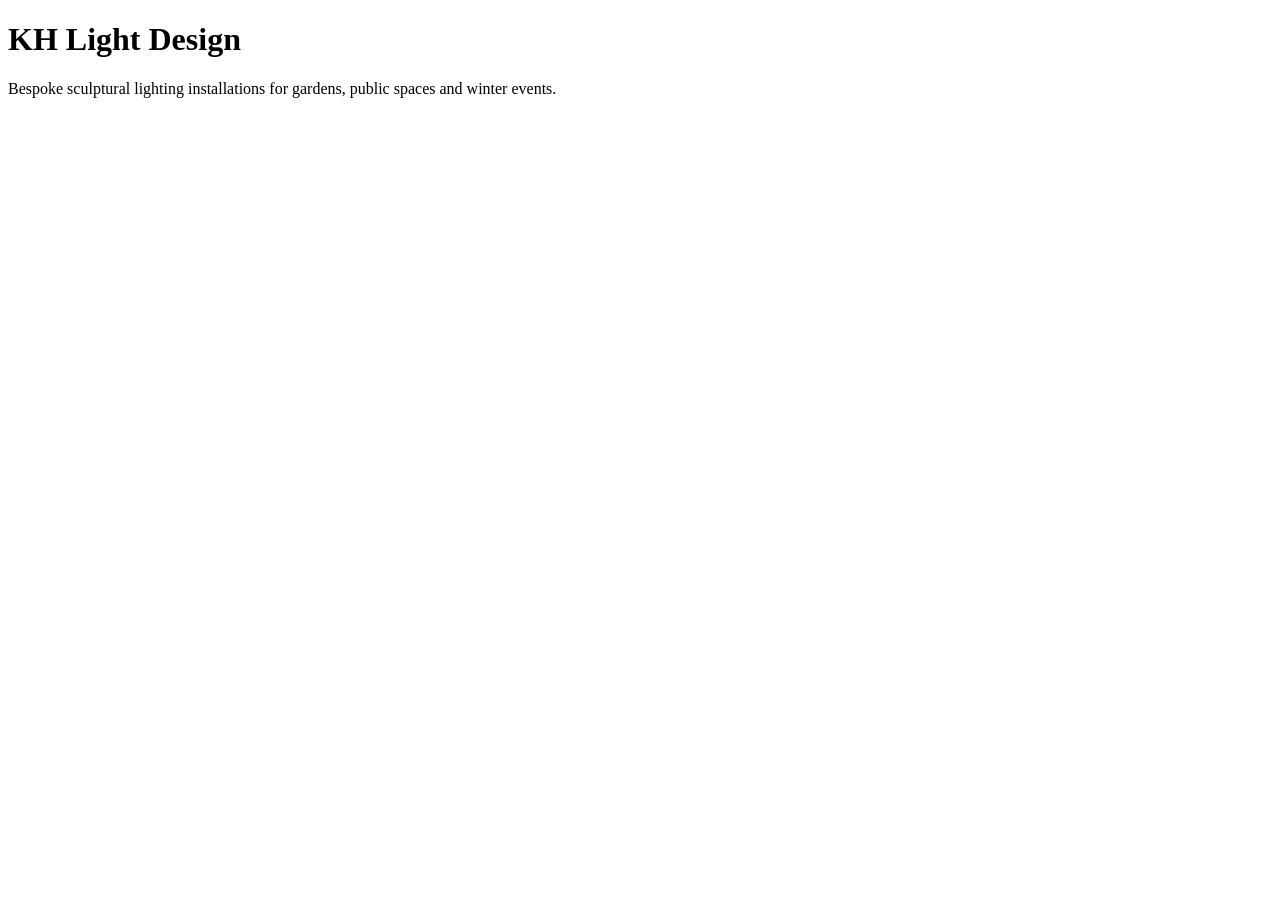
==== index.html @ fdd26f69 "Create index.html" ====
<!doctype html>
<html>
<head>
  <meta charset="utf-8">
  <title>KH Light Design</title>
</head>
<body>
  <h1>KH Light Design</h1>
  <p>Bespoke sculptural lighting installations for gardens, public spaces and winter events.</p>
</body>
</html>
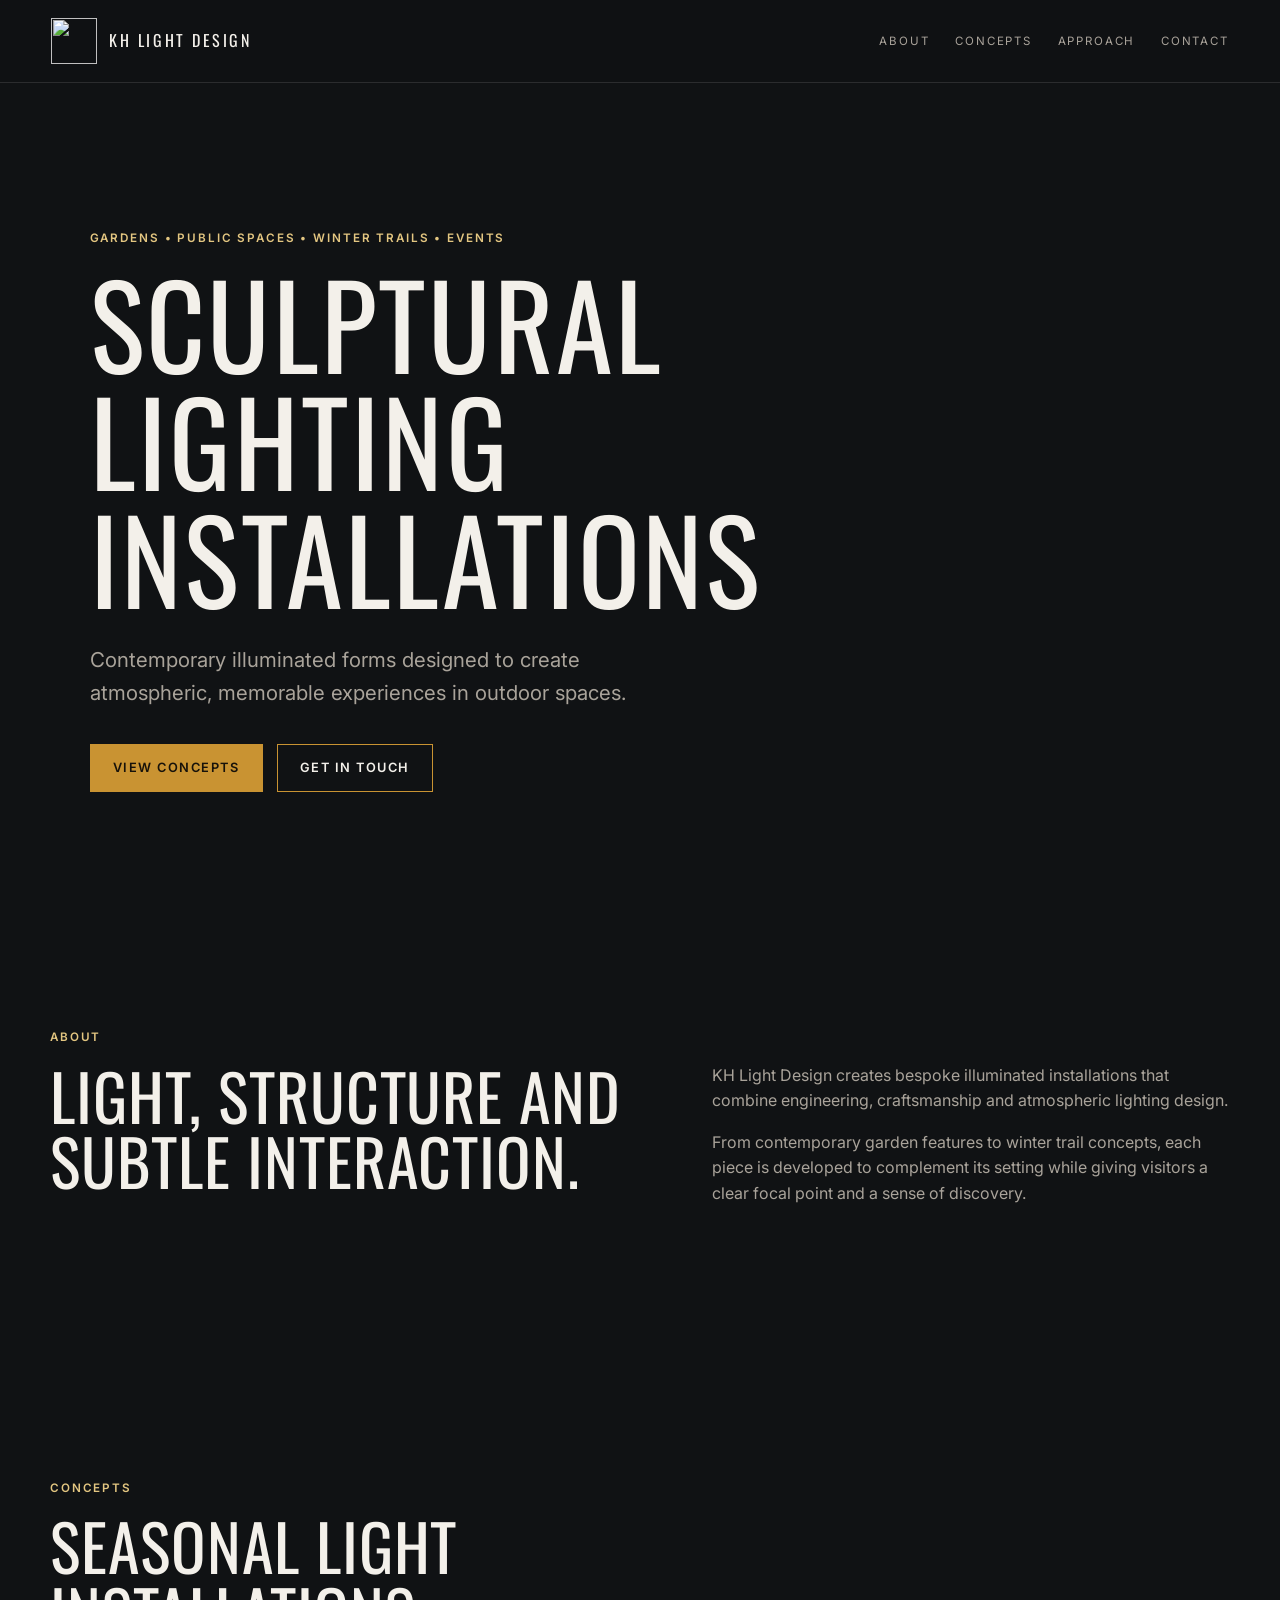
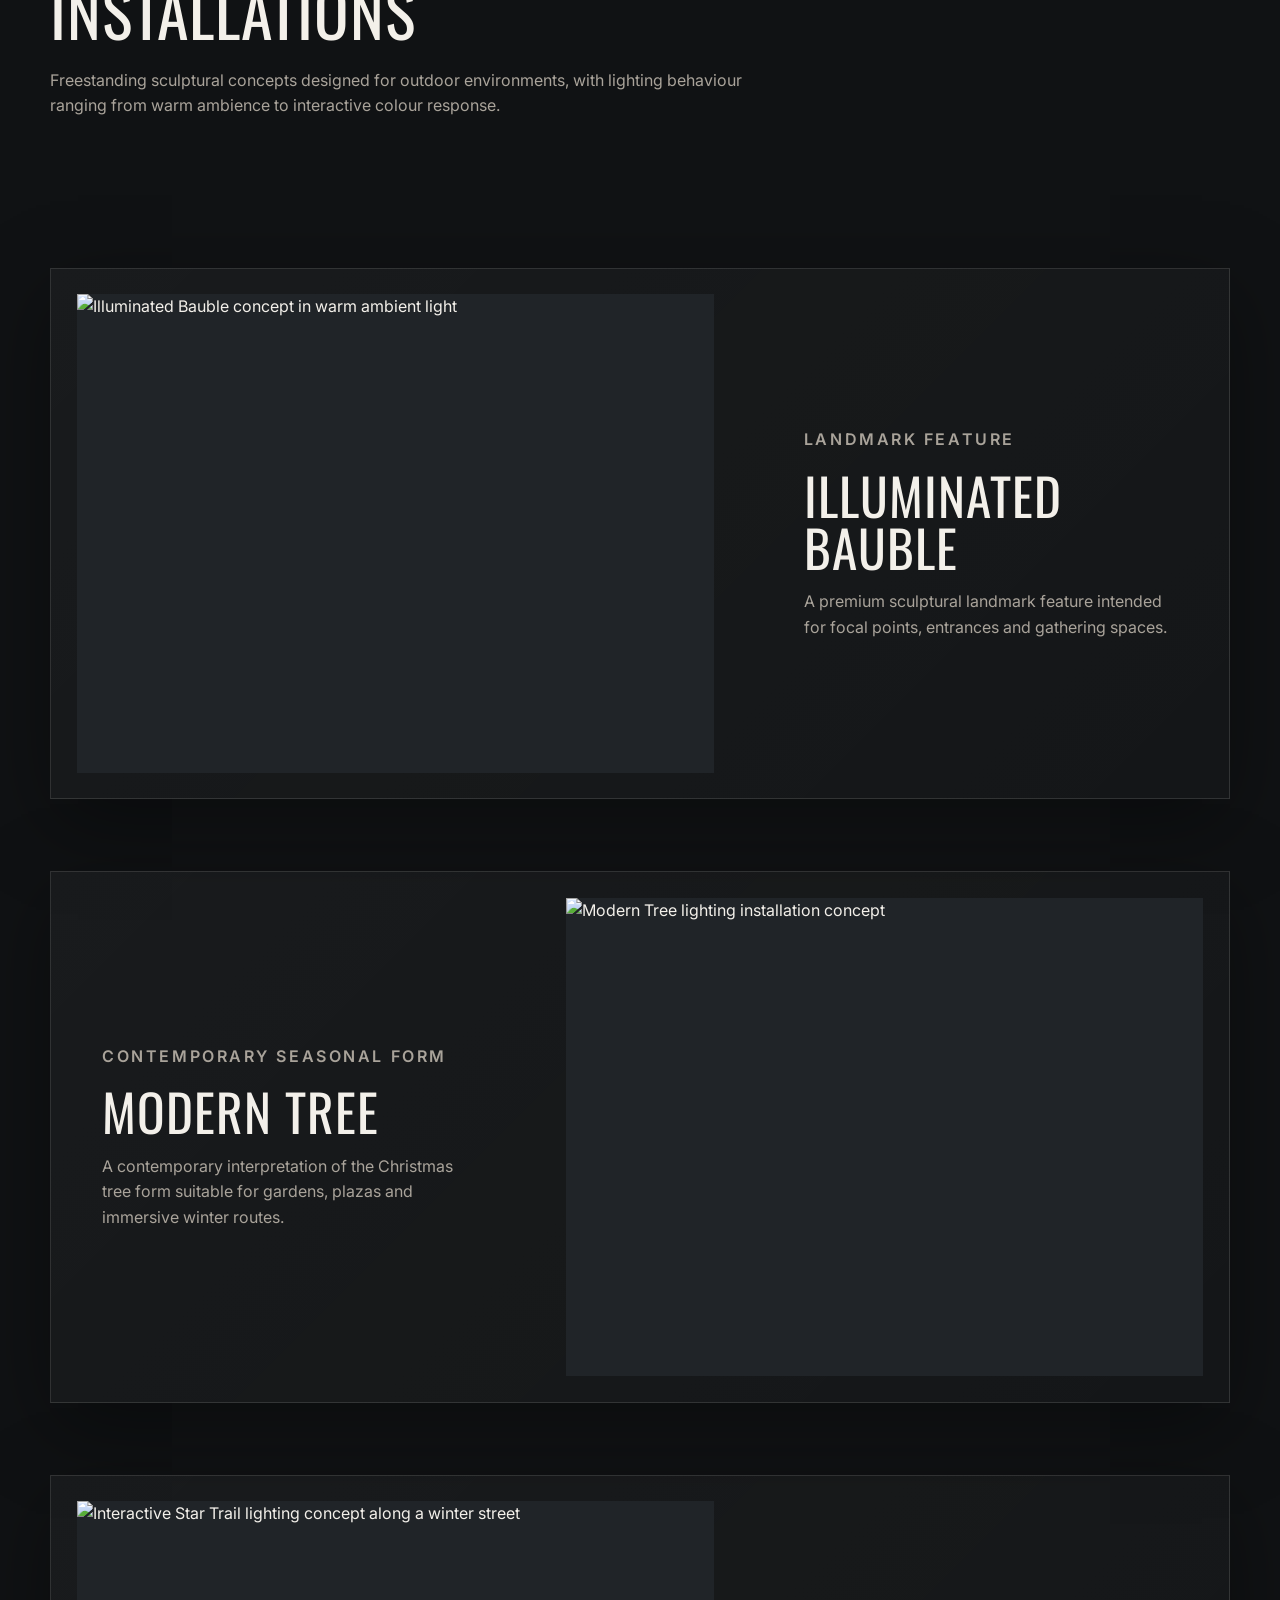
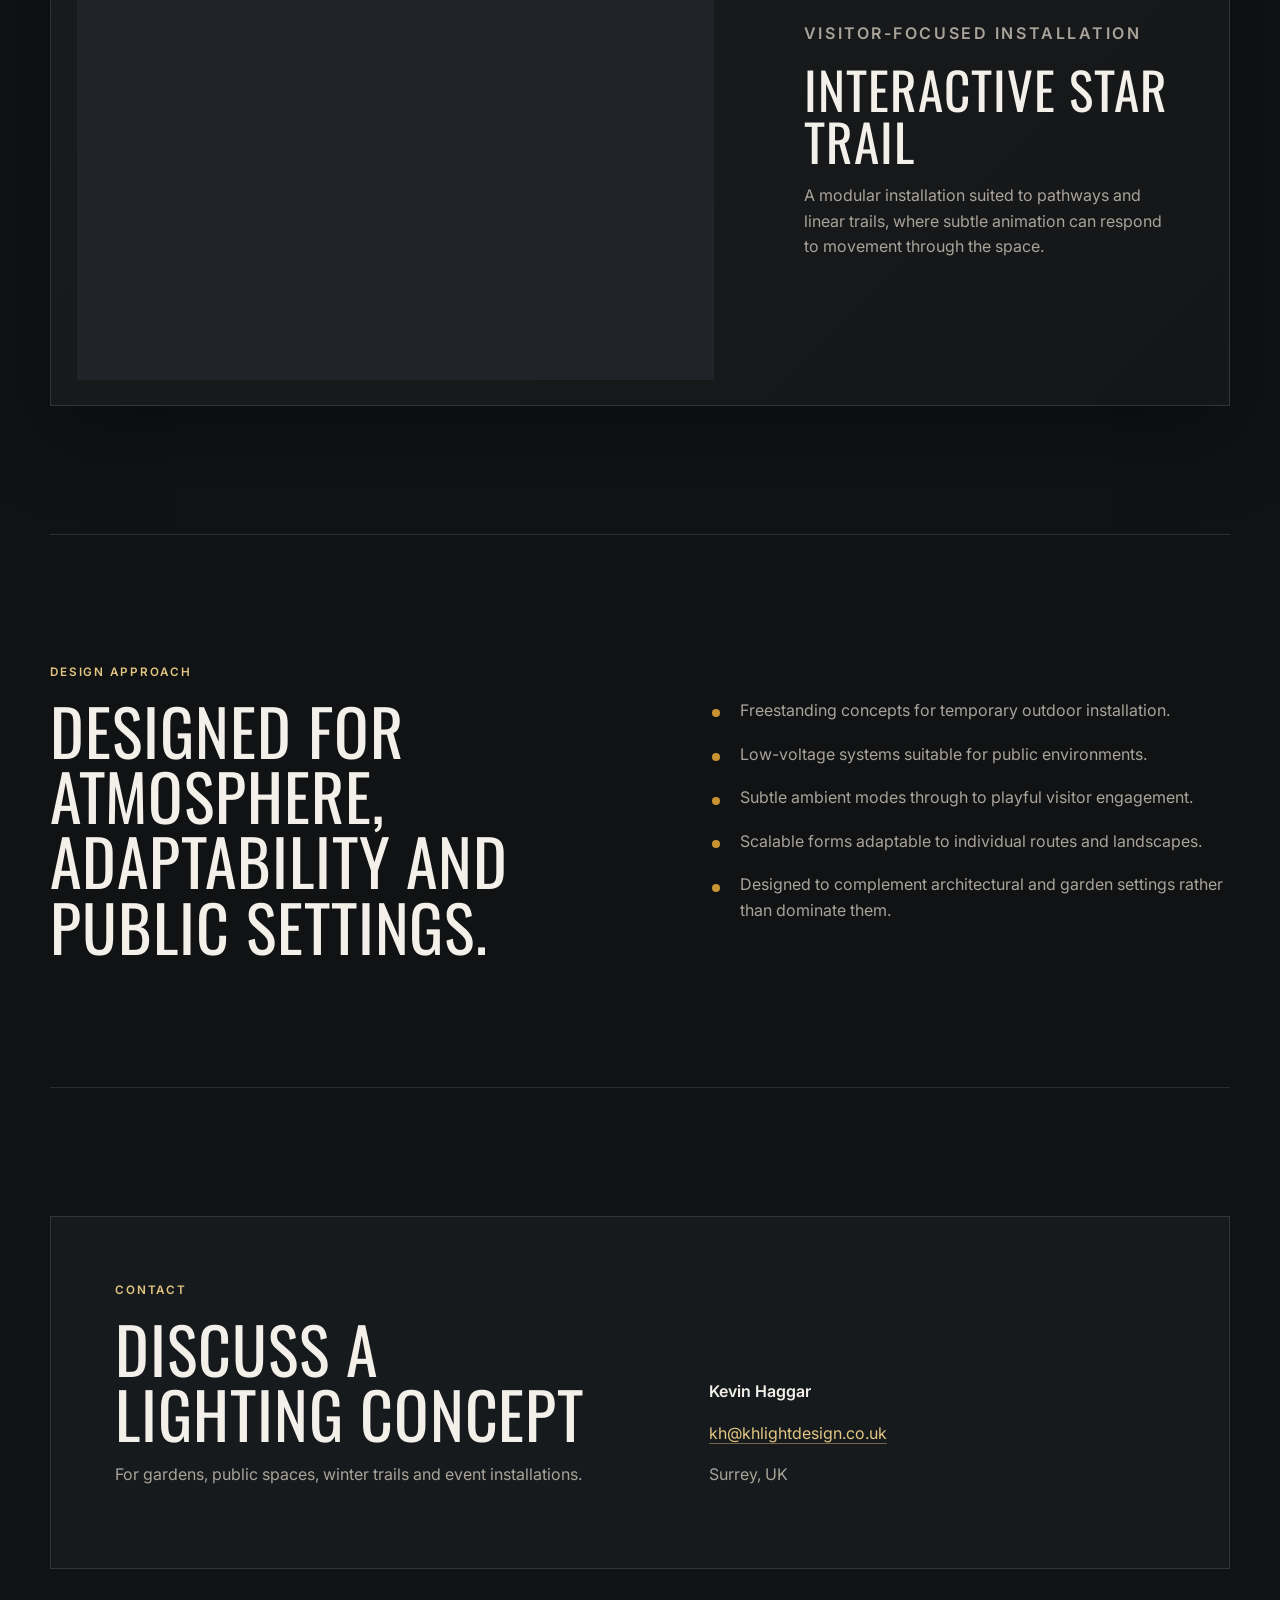
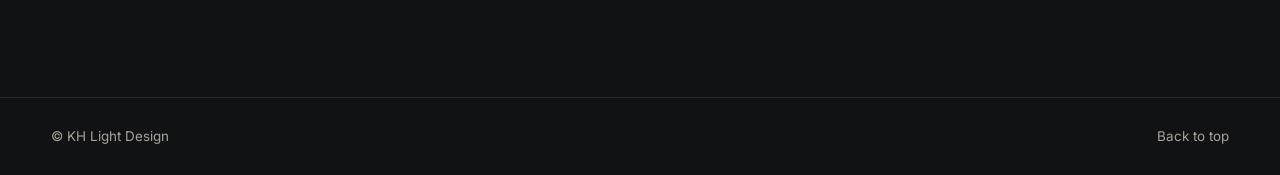
==== commit 4b889673: "Add files via upload" ====
--- a/index.html
+++ b/index.html
@@ -1,11 +1,122 @@
 <!doctype html>
-<html>
+<html lang="en">
 <head>
   <meta charset="utf-8">
-  <title>KH Light Design</title>
+  <meta name="viewport" content="width=device-width, initial-scale=1">
+  <meta name="description" content="KH Light Design creates sculptural lighting installations for public spaces, gardens, winter trails and events.">
+  <title>KH Light Design | Sculptural Lighting Installations</title>
+  <link rel="preconnect" href="https://fonts.googleapis.com">
+  <link rel="preconnect" href="https://fonts.gstatic.com" crossorigin>
+  <link href="https://fonts.googleapis.com/css2?family=Inter:wght@300;400;500;600&family=Oswald:wght@300;400;500&display=swap" rel="stylesheet">
+  <link rel="stylesheet" href="styles.css">
 </head>
 <body>
-  <h1>KH Light Design</h1>
-  <p>Bespoke sculptural lighting installations for gardens, public spaces and winter events.</p>
+  <header class="site-header">
+    <a class="brand" href="#top" aria-label="KH Light Design home">
+      <img src="images/logo-icon.svg" alt="" class="brand-mark">
+      <span class="brand-text">KH Light Design</span>
+    </a>
+    <nav class="site-nav" aria-label="Primary navigation">
+      <a href="#about">About</a>
+      <a href="#concepts">Concepts</a>
+      <a href="#approach">Approach</a>
+      <a href="#contact">Contact</a>
+    </nav>
+  </header>
+
+  <main id="top">
+    <section class="hero" aria-label="Introduction">
+      <div class="hero-image" role="img" aria-label="Illuminated sculptural bauble in a winter landscape"></div>
+      <div class="hero-content">
+        <p class="eyebrow">Gardens • Public Spaces • Winter Trails • Events</p>
+        <h1>Sculptural lighting installations</h1>
+        <p class="hero-lede">Contemporary illuminated forms designed to create atmospheric, memorable experiences in outdoor spaces.</p>
+        <div class="hero-actions">
+          <a class="button" href="#concepts">View concepts</a>
+          <a class="button button-secondary" href="#contact">Get in touch</a>
+        </div>
+      </div>
+    </section>
+
+    <section class="section intro" id="about">
+      <div class="section-kicker">About</div>
+      <div class="intro-grid">
+        <h2>Light, structure and subtle interaction.</h2>
+        <div>
+          <p>KH Light Design creates bespoke illuminated installations that combine engineering, craftsmanship and atmospheric lighting design.</p>
+          <p>From contemporary garden features to winter trail concepts, each piece is developed to complement its setting while giving visitors a clear focal point and a sense of discovery.</p>
+        </div>
+      </div>
+    </section>
+
+    <section class="section concepts" id="concepts">
+      <div class="section-heading">
+        <div class="section-kicker">Concepts</div>
+        <h2>Seasonal light installations</h2>
+        <p>Freestanding sculptural concepts designed for outdoor environments, with lighting behaviour ranging from warm ambience to interactive colour response.</p>
+      </div>
+
+      <article class="concept-card">
+        <img src="images/bauble.jpg" alt="Illuminated Bauble concept in warm ambient light">
+        <div class="concept-copy">
+          <p class="eyebrow">Landmark feature</p>
+          <h3>Illuminated Bauble</h3>
+          <p>A premium sculptural landmark feature intended for focal points, entrances and gathering spaces.</p>
+        </div>
+      </article>
+
+      <article class="concept-card concept-card-reverse">
+        <img src="images/tree.jpg" alt="Modern Tree lighting installation concept">
+        <div class="concept-copy">
+          <p class="eyebrow">Contemporary seasonal form</p>
+          <h3>Modern Tree</h3>
+          <p>A contemporary interpretation of the Christmas tree form suitable for gardens, plazas and immersive winter routes.</p>
+        </div>
+      </article>
+
+      <article class="concept-card">
+        <img src="images/startrail.jpg" alt="Interactive Star Trail lighting concept along a winter street">
+        <div class="concept-copy">
+          <p class="eyebrow">Visitor-focused installation</p>
+          <h3>Interactive Star Trail</h3>
+          <p>A modular installation suited to pathways and linear trails, where subtle animation can respond to movement through the space.</p>
+        </div>
+      </article>
+    </section>
+
+    <section class="section approach" id="approach">
+      <div class="section-kicker">Design approach</div>
+      <div class="approach-grid">
+        <h2>Designed for atmosphere, adaptability and public settings.</h2>
+        <ul class="principles">
+          <li>Freestanding concepts for temporary outdoor installation.</li>
+          <li>Low-voltage systems suitable for public environments.</li>
+          <li>Subtle ambient modes through to playful visitor engagement.</li>
+          <li>Scalable forms adaptable to individual routes and landscapes.</li>
+          <li>Designed to complement architectural and garden settings rather than dominate them.</li>
+        </ul>
+      </div>
+    </section>
+
+    <section class="section contact" id="contact">
+      <div class="contact-panel">
+        <div>
+          <div class="section-kicker">Contact</div>
+          <h2>Discuss a lighting concept</h2>
+          <p>For gardens, public spaces, winter trails and event installations.</p>
+        </div>
+        <div class="contact-details">
+          <p><span>Kevin Haggar</span></p>
+          <p><a href="mailto:kh@khlightdesign.co.uk">kh@khlightdesign.co.uk</a></p>
+          <p>Surrey, UK</p>
+        </div>
+      </div>
+    </section>
+  </main>
+
+  <footer class="site-footer">
+    <span>© KH Light Design</span>
+    <a href="#top">Back to top</a>
+  </footer>
 </body>
 </html>
--- a/styles.css
+++ b/styles.css
@@ -0,0 +1,407 @@
+:root {
+  --background: #101214;
+  --surface: #171a1d;
+  --surface-soft: #202428;
+  --text: #f3f0ea;
+  --muted: #a9a39a;
+  --gold: #c99332;
+  --gold-soft: #e3c681;
+  --taupe: #7d746a;
+  --line: rgba(243, 240, 234, 0.12);
+  --shadow: 0 24px 80px rgba(0, 0, 0, 0.35);
+}
+
+* {
+  box-sizing: border-box;
+}
+
+html {
+  scroll-behavior: smooth;
+}
+
+body {
+  margin: 0;
+  background: var(--background);
+  color: var(--text);
+  font-family: "Inter", system-ui, -apple-system, BlinkMacSystemFont, "Segoe UI", sans-serif;
+  font-size: 16px;
+  line-height: 1.6;
+}
+
+img {
+  display: block;
+  max-width: 100%;
+}
+
+a {
+  color: inherit;
+  text-decoration: none;
+}
+
+.site-header {
+  position: fixed;
+  z-index: 20;
+  top: 0;
+  left: 0;
+  right: 0;
+  display: flex;
+  align-items: center;
+  justify-content: space-between;
+  gap: 24px;
+  padding: 18px clamp(20px, 4vw, 56px);
+  background: rgba(16, 18, 20, 0.82);
+  border-bottom: 1px solid var(--line);
+  backdrop-filter: blur(18px);
+}
+
+.brand {
+  display: flex;
+  align-items: center;
+  gap: 12px;
+  min-width: max-content;
+}
+
+.brand-mark {
+  width: 46px;
+  height: 46px;
+}
+
+.brand-text,
+.site-nav,
+.eyebrow,
+.section-kicker {
+  letter-spacing: 0.16em;
+  text-transform: uppercase;
+}
+
+.brand-text {
+  font-family: "Oswald", sans-serif;
+  font-size: 1rem;
+  color: var(--text);
+}
+
+.site-nav {
+  display: flex;
+  gap: clamp(14px, 2vw, 30px);
+  font-size: 0.72rem;
+  color: var(--muted);
+}
+
+.site-nav a:hover {
+  color: var(--gold-soft);
+}
+
+.hero {
+  position: relative;
+  min-height: 100vh;
+  display: grid;
+  align-items: end;
+  isolation: isolate;
+  overflow: hidden;
+}
+
+.hero-image {
+  position: absolute;
+  inset: 0;
+  z-index: -2;
+  background-image: linear-gradient(90deg, rgba(16, 18, 20, 0.95) 0%, rgba(16, 18, 20, 0.72) 38%, rgba(16, 18, 20, 0.18) 100%), url("images/hero.jpg");
+  background-size: cover;
+  background-position: center;
+  transform: scale(1.02);
+}
+
+.hero::after {
+  content: "";
+  position: absolute;
+  inset: auto 0 0 0;
+  height: 35vh;
+  z-index: -1;
+  background: linear-gradient(0deg, var(--background), rgba(16, 18, 20, 0));
+}
+
+.hero-content {
+  width: min(760px, calc(100% - 40px));
+  margin: 0 clamp(20px, 7vw, 96px) clamp(56px, 12vh, 120px);
+}
+
+.eyebrow,
+.section-kicker {
+  margin: 0 0 16px;
+  color: var(--gold-soft);
+  font-size: 0.73rem;
+  font-weight: 600;
+}
+
+h1,
+h2,
+h3 {
+  margin: 0;
+  font-family: "Oswald", sans-serif;
+  font-weight: 400;
+  line-height: 1.02;
+  text-transform: uppercase;
+}
+
+h1 {
+  max-width: 670px;
+  font-size: clamp(3.5rem, 9vw, 8rem);
+  letter-spacing: 0.02em;
+}
+
+h2 {
+  font-size: clamp(2.2rem, 5vw, 5.2rem);
+  letter-spacing: 0.015em;
+}
+
+h3 {
+  font-size: clamp(2rem, 4vw, 4rem);
+  letter-spacing: 0.02em;
+}
+
+.hero-lede {
+  max-width: 540px;
+  margin: 28px 0 0;
+  color: var(--muted);
+  font-size: clamp(1.05rem, 1.6vw, 1.35rem);
+}
+
+.hero-actions {
+  display: flex;
+  flex-wrap: wrap;
+  gap: 14px;
+  margin-top: 34px;
+}
+
+.button {
+  display: inline-flex;
+  align-items: center;
+  justify-content: center;
+  min-height: 48px;
+  padding: 0 22px;
+  border: 1px solid var(--gold);
+  background: var(--gold);
+  color: #17120a;
+  font-size: 0.8rem;
+  font-weight: 600;
+  letter-spacing: 0.12em;
+  text-transform: uppercase;
+}
+
+.button:hover {
+  background: var(--gold-soft);
+  border-color: var(--gold-soft);
+}
+
+.button-secondary {
+  background: transparent;
+  color: var(--text);
+}
+
+.button-secondary:hover {
+  color: #17120a;
+}
+
+.section {
+  width: min(1180px, calc(100% - 40px));
+  margin: 0 auto;
+  padding: clamp(70px, 10vw, 140px) 0;
+}
+
+.intro-grid,
+.approach-grid,
+.contact-panel {
+  display: grid;
+  grid-template-columns: 1.05fr 0.95fr;
+  gap: clamp(32px, 7vw, 90px);
+  align-items: start;
+}
+
+.intro p,
+.section-heading p,
+.concept-copy p,
+.approach li,
+.contact p {
+  color: var(--muted);
+  font-size: clamp(1rem, 1.25vw, 1.18rem);
+}
+
+.intro p:first-child {
+  margin-top: 0;
+}
+
+.section-heading {
+  max-width: 720px;
+  margin-bottom: clamp(38px, 6vw, 78px);
+}
+
+.section-heading p {
+  margin: 24px 0 0;
+}
+
+.concepts {
+  display: grid;
+  gap: clamp(36px, 6vw, 72px);
+}
+
+.concept-card {
+  display: grid;
+  grid-template-columns: minmax(0, 1.2fr) minmax(320px, 0.8fr);
+  gap: clamp(24px, 5vw, 64px);
+  align-items: center;
+  padding: clamp(18px, 2vw, 28px);
+  background: linear-gradient(135deg, rgba(255,255,255,0.04), rgba(255,255,255,0.015));
+  border: 1px solid var(--line);
+  box-shadow: var(--shadow);
+}
+
+.concept-card-reverse {
+  grid-template-columns: minmax(320px, 0.8fr) minmax(0, 1.2fr);
+}
+
+.concept-card-reverse img {
+  grid-column: 2;
+}
+
+.concept-card-reverse .concept-copy {
+  grid-column: 1;
+  grid-row: 1;
+}
+
+.concept-card img {
+  width: 100%;
+  aspect-ratio: 4 / 3;
+  object-fit: cover;
+  background: var(--surface-soft);
+}
+
+.concept-copy {
+  padding: clamp(10px, 2vw, 26px);
+}
+
+.concept-copy p:last-child {
+  margin-bottom: 0;
+}
+
+.approach {
+  border-top: 1px solid var(--line);
+  border-bottom: 1px solid var(--line);
+}
+
+.principles {
+  display: grid;
+  gap: 18px;
+  margin: 0;
+  padding: 0;
+  list-style: none;
+}
+
+.principles li {
+  position: relative;
+  padding-left: 28px;
+}
+
+.principles li::before {
+  content: "";
+  position: absolute;
+  top: 0.72em;
+  left: 0;
+  width: 8px;
+  height: 8px;
+  border-radius: 50%;
+  background: var(--gold);
+}
+
+.contact-panel {
+  padding: clamp(30px, 5vw, 64px);
+  background: var(--surface);
+  border: 1px solid var(--line);
+}
+
+.contact-details {
+  align-self: end;
+}
+
+.contact-details span {
+  color: var(--text);
+  font-weight: 600;
+}
+
+.contact-details a {
+  color: var(--gold-soft);
+  border-bottom: 1px solid rgba(227, 198, 129, 0.45);
+}
+
+.site-footer {
+  display: flex;
+  justify-content: space-between;
+  gap: 20px;
+  padding: 28px clamp(20px, 4vw, 56px);
+  border-top: 1px solid var(--line);
+  color: var(--muted);
+  font-size: 0.84rem;
+}
+
+.site-footer a:hover {
+  color: var(--gold-soft);
+}
+
+@media (max-width: 860px) {
+  .site-header {
+    position: absolute;
+    align-items: flex-start;
+  }
+
+  .site-nav {
+    display: none;
+  }
+
+  .brand-mark {
+    width: 40px;
+    height: 40px;
+  }
+
+  .hero-image {
+    background-image: linear-gradient(180deg, rgba(16, 18, 20, 0.35) 0%, rgba(16, 18, 20, 0.92) 72%), url("images/hero.jpg");
+    background-position: center;
+  }
+
+  .hero-content {
+    margin-bottom: 56px;
+  }
+
+  .intro-grid,
+  .approach-grid,
+  .contact-panel,
+  .concept-card,
+  .concept-card-reverse {
+    grid-template-columns: 1fr;
+  }
+
+  .concept-card-reverse img,
+  .concept-card-reverse .concept-copy {
+    grid-column: auto;
+    grid-row: auto;
+  }
+
+  .concept-card {
+    padding: 14px;
+  }
+}
+
+@media (max-width: 520px) {
+  .brand-text {
+    font-size: 0.9rem;
+  }
+
+  .hero-actions {
+    flex-direction: column;
+  }
+
+  .button {
+    width: 100%;
+  }
+
+  .site-footer {
+    flex-direction: column;
+  }
+}
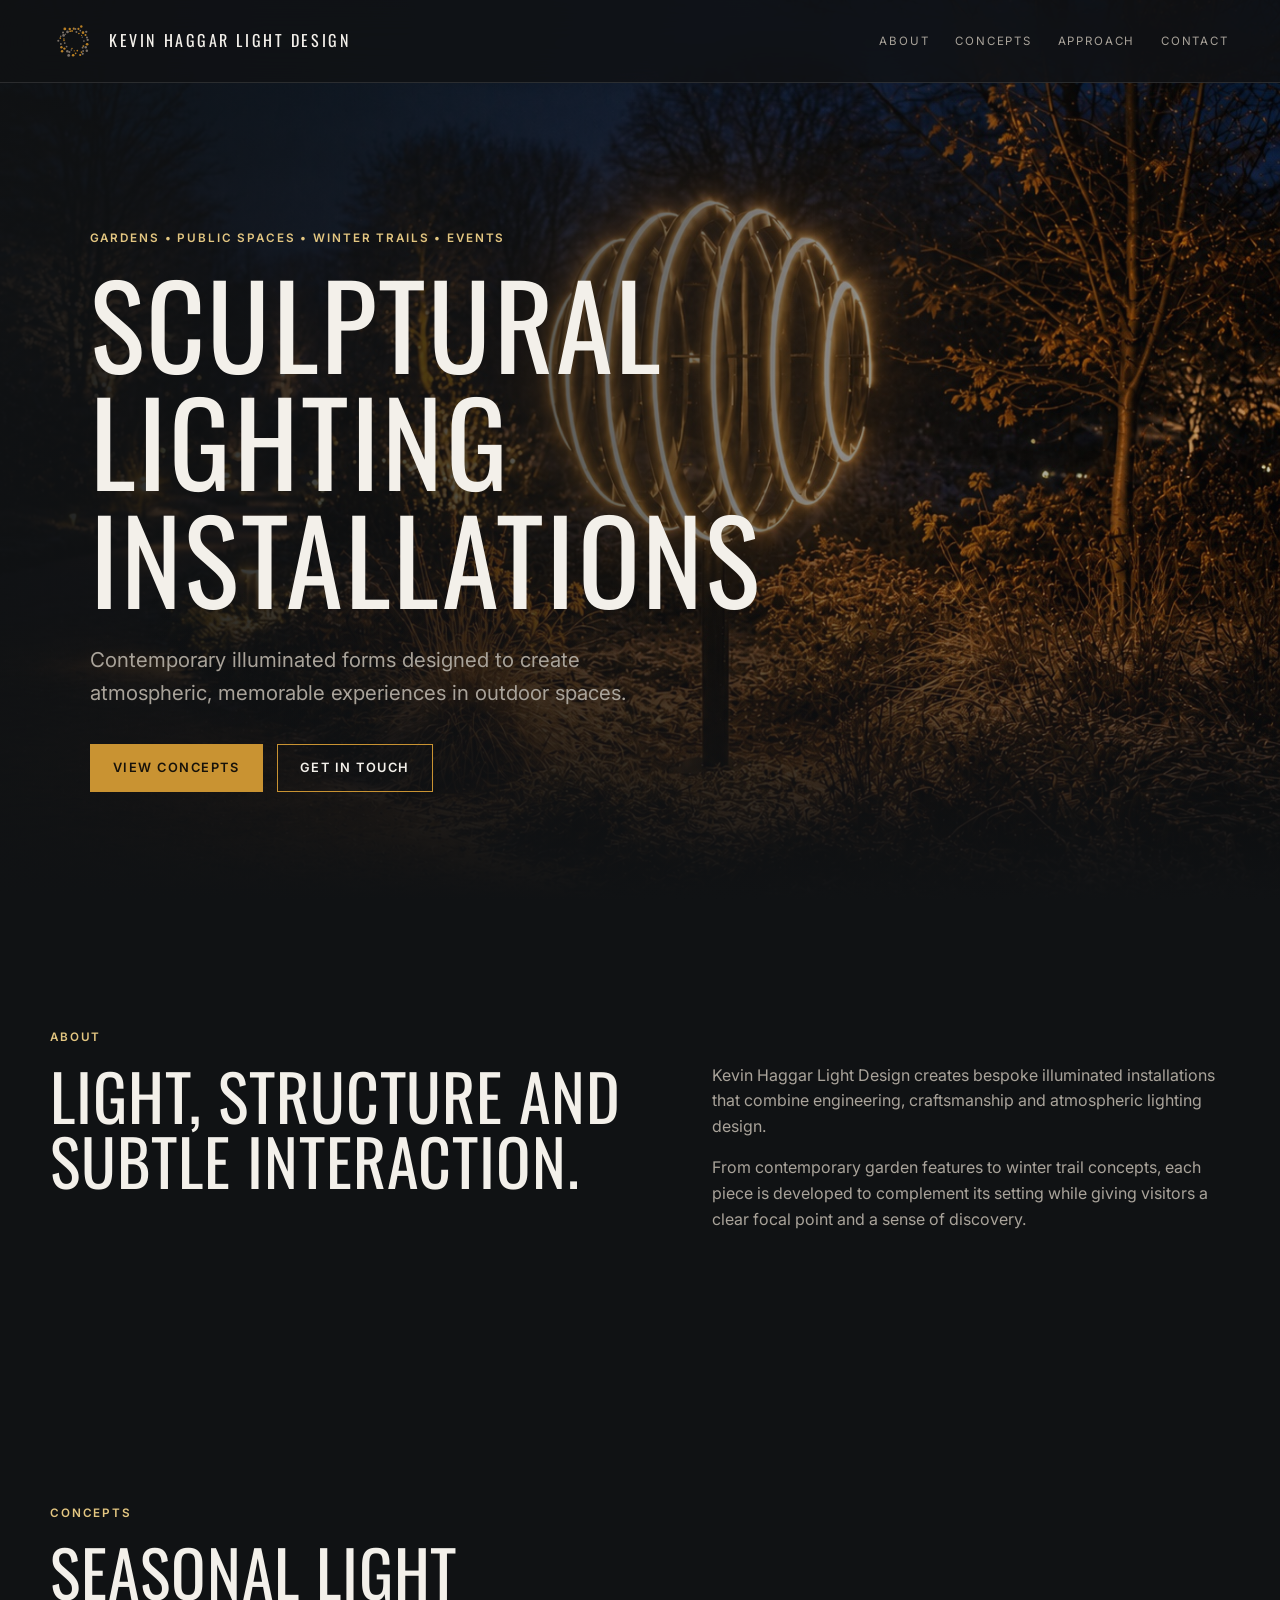
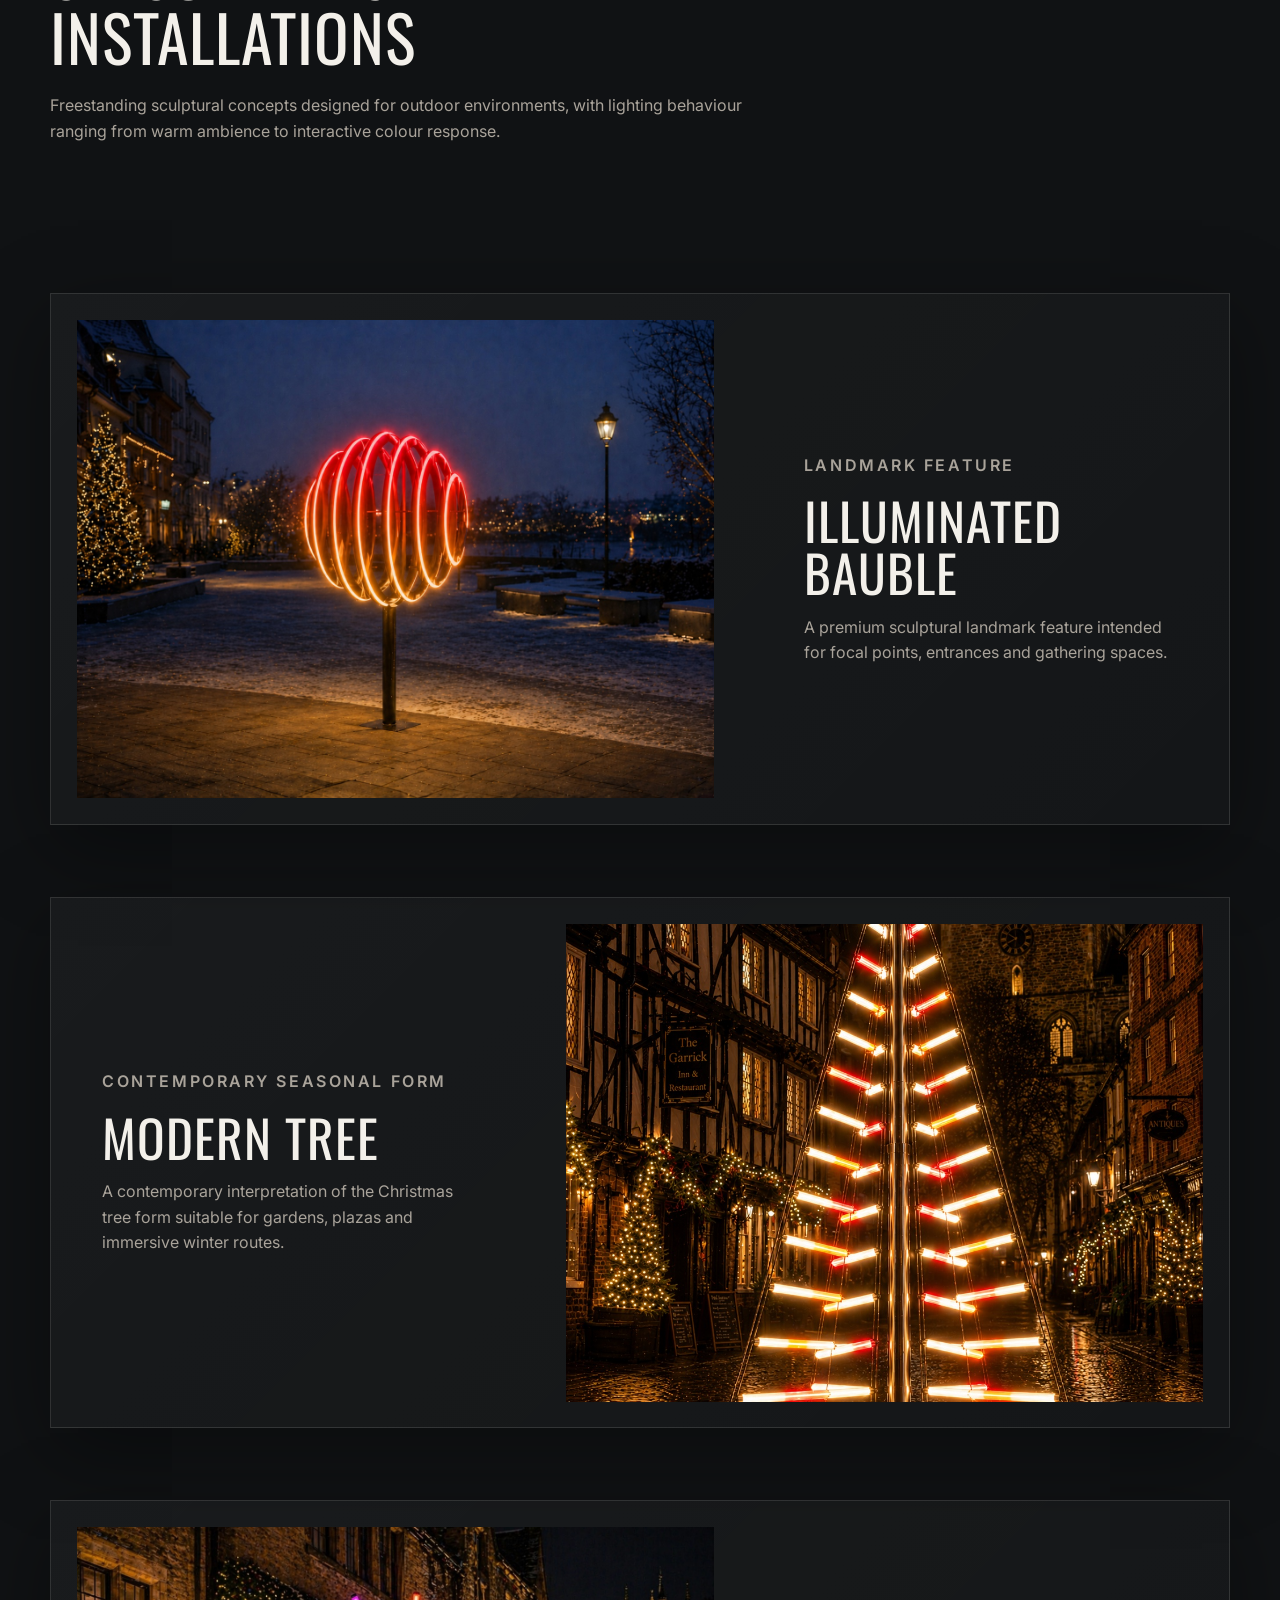
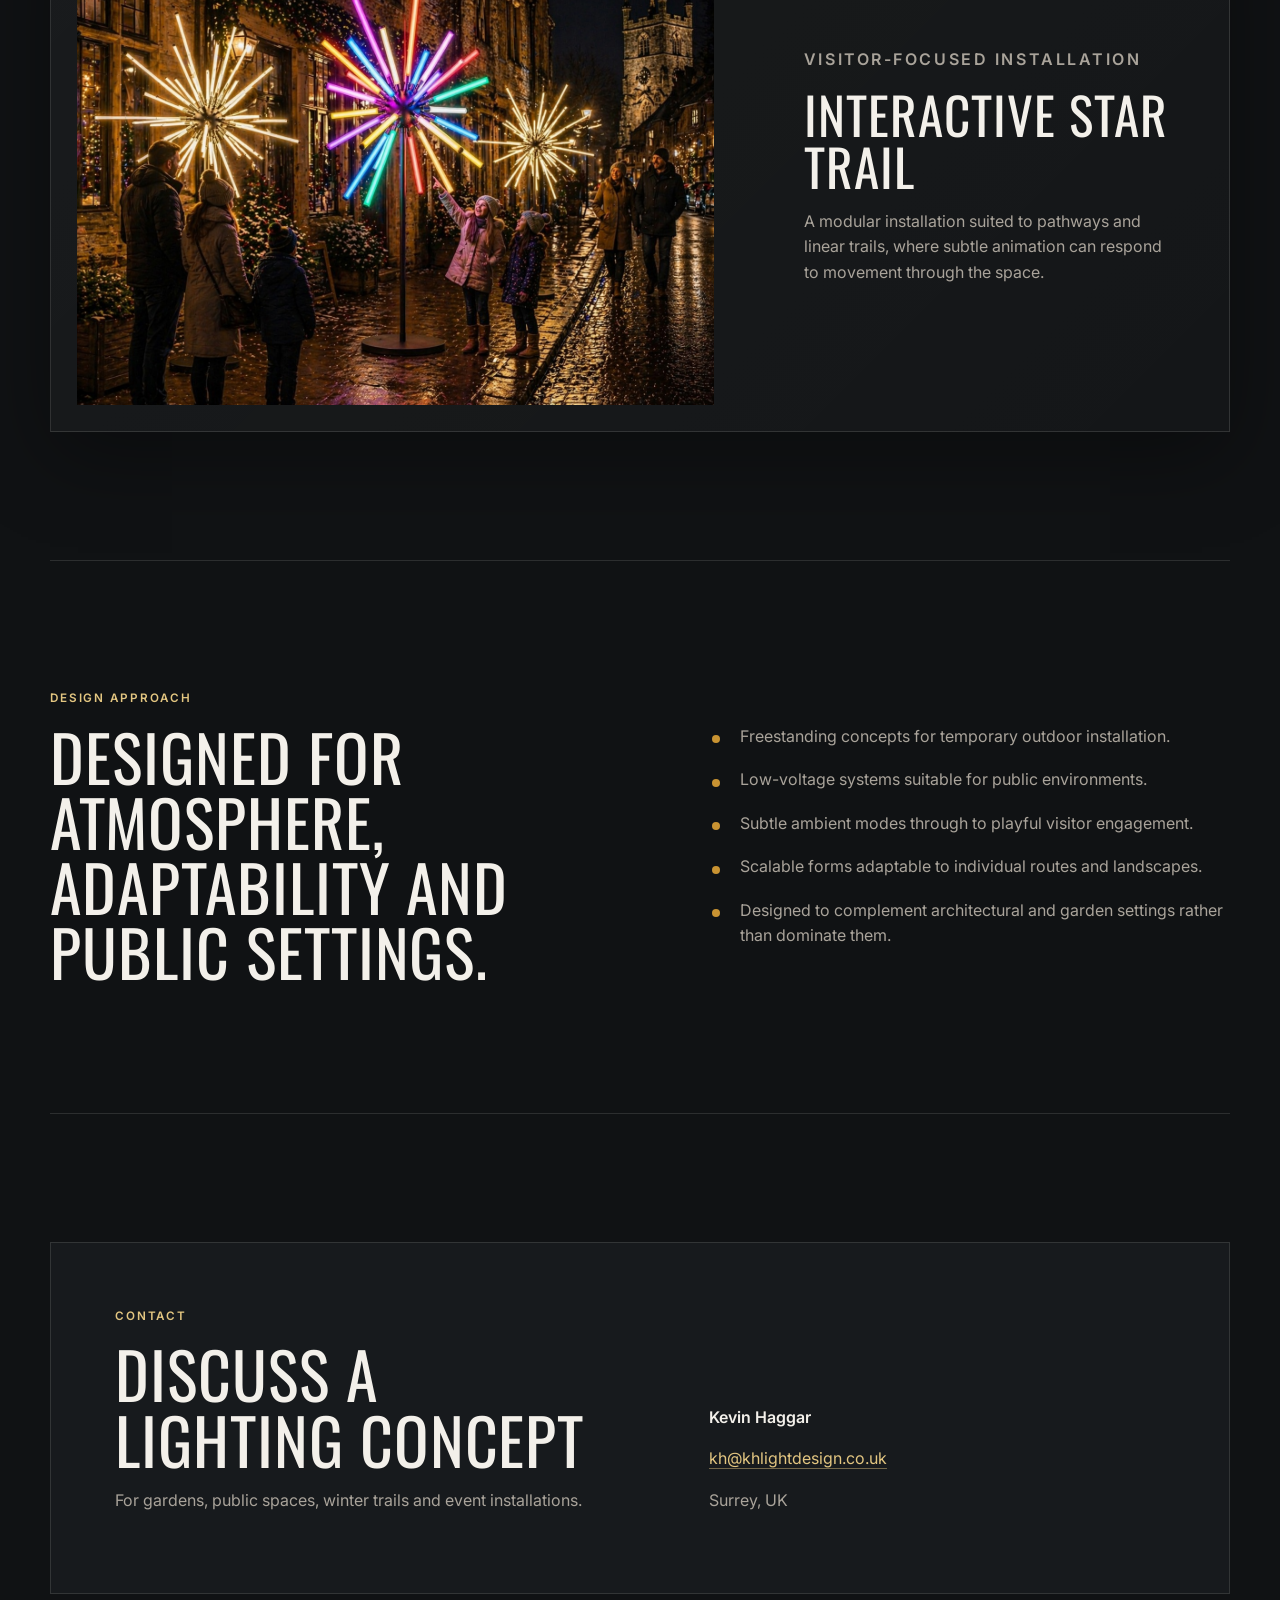
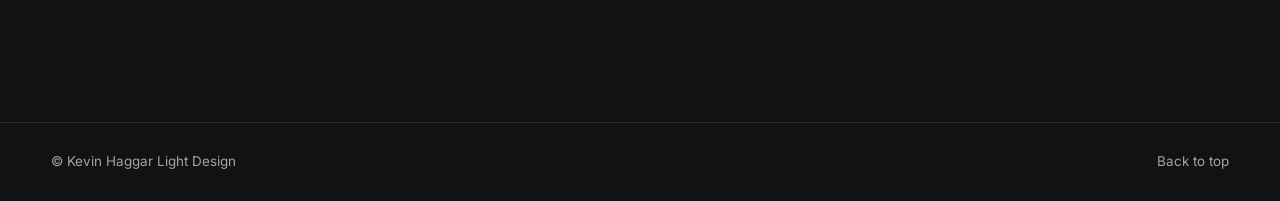
==== commit e8adb1cd: "Update index.html" ====
--- a/index.html
+++ b/index.html
@@ -3,8 +3,8 @@
 <head>
   <meta charset="utf-8">
   <meta name="viewport" content="width=device-width, initial-scale=1">
-  <meta name="description" content="KH Light Design creates sculptural lighting installations for public spaces, gardens, winter trails and events.">
-  <title>KH Light Design | Sculptural Lighting Installations</title>
+  <meta name="description" content="Kevin Haggar Light Design creates sculptural lighting installations for public spaces, gardens, winter trails and events.">
+  <title>Kevin Haggar Light Design | Sculptural Lighting Installations</title>
   <link rel="preconnect" href="https://fonts.googleapis.com">
   <link rel="preconnect" href="https://fonts.gstatic.com" crossorigin>
   <link href="https://fonts.googleapis.com/css2?family=Inter:wght@300;400;500;600&family=Oswald:wght@300;400;500&display=swap" rel="stylesheet">
@@ -14,7 +14,7 @@
   <header class="site-header">
     <a class="brand" href="#top" aria-label="KH Light Design home">
       <img src="images/logo-icon.svg" alt="" class="brand-mark">
-      <span class="brand-text">KH Light Design</span>
+      <span class="brand-text">Kevin Haggar Light Design</span>
     </a>
     <nav class="site-nav" aria-label="Primary navigation">
       <a href="#about">About</a>
@@ -43,7 +43,7 @@
       <div class="intro-grid">
         <h2>Light, structure and subtle interaction.</h2>
         <div>
-          <p>KH Light Design creates bespoke illuminated installations that combine engineering, craftsmanship and atmospheric lighting design.</p>
+          <p>Kevin Haggar Light Design creates bespoke illuminated installations that combine engineering, craftsmanship and atmospheric lighting design.</p>
           <p>From contemporary garden features to winter trail concepts, each piece is developed to complement its setting while giving visitors a clear focal point and a sense of discovery.</p>
         </div>
       </div>
@@ -115,7 +115,7 @@
   </main>
 
   <footer class="site-footer">
-    <span>© KH Light Design</span>
+    <span>© Kevin Haggar Light Design</span>
     <a href="#top">Back to top</a>
   </footer>
 </body>
--- a/styles.css
+++ b/styles.css
@@ -98,6 +98,7 @@
   align-items: end;
   isolation: isolate;
   overflow: hidden;
+  padding-top: 100px;
 }
 
 .hero-image {
@@ -404,4 +405,8 @@
   .site-footer {
     flex-direction: column;
   }
-}
+  @media (min-width: 900px) {
+    .hero {
+        padding-top: 160px;
+    }
+}
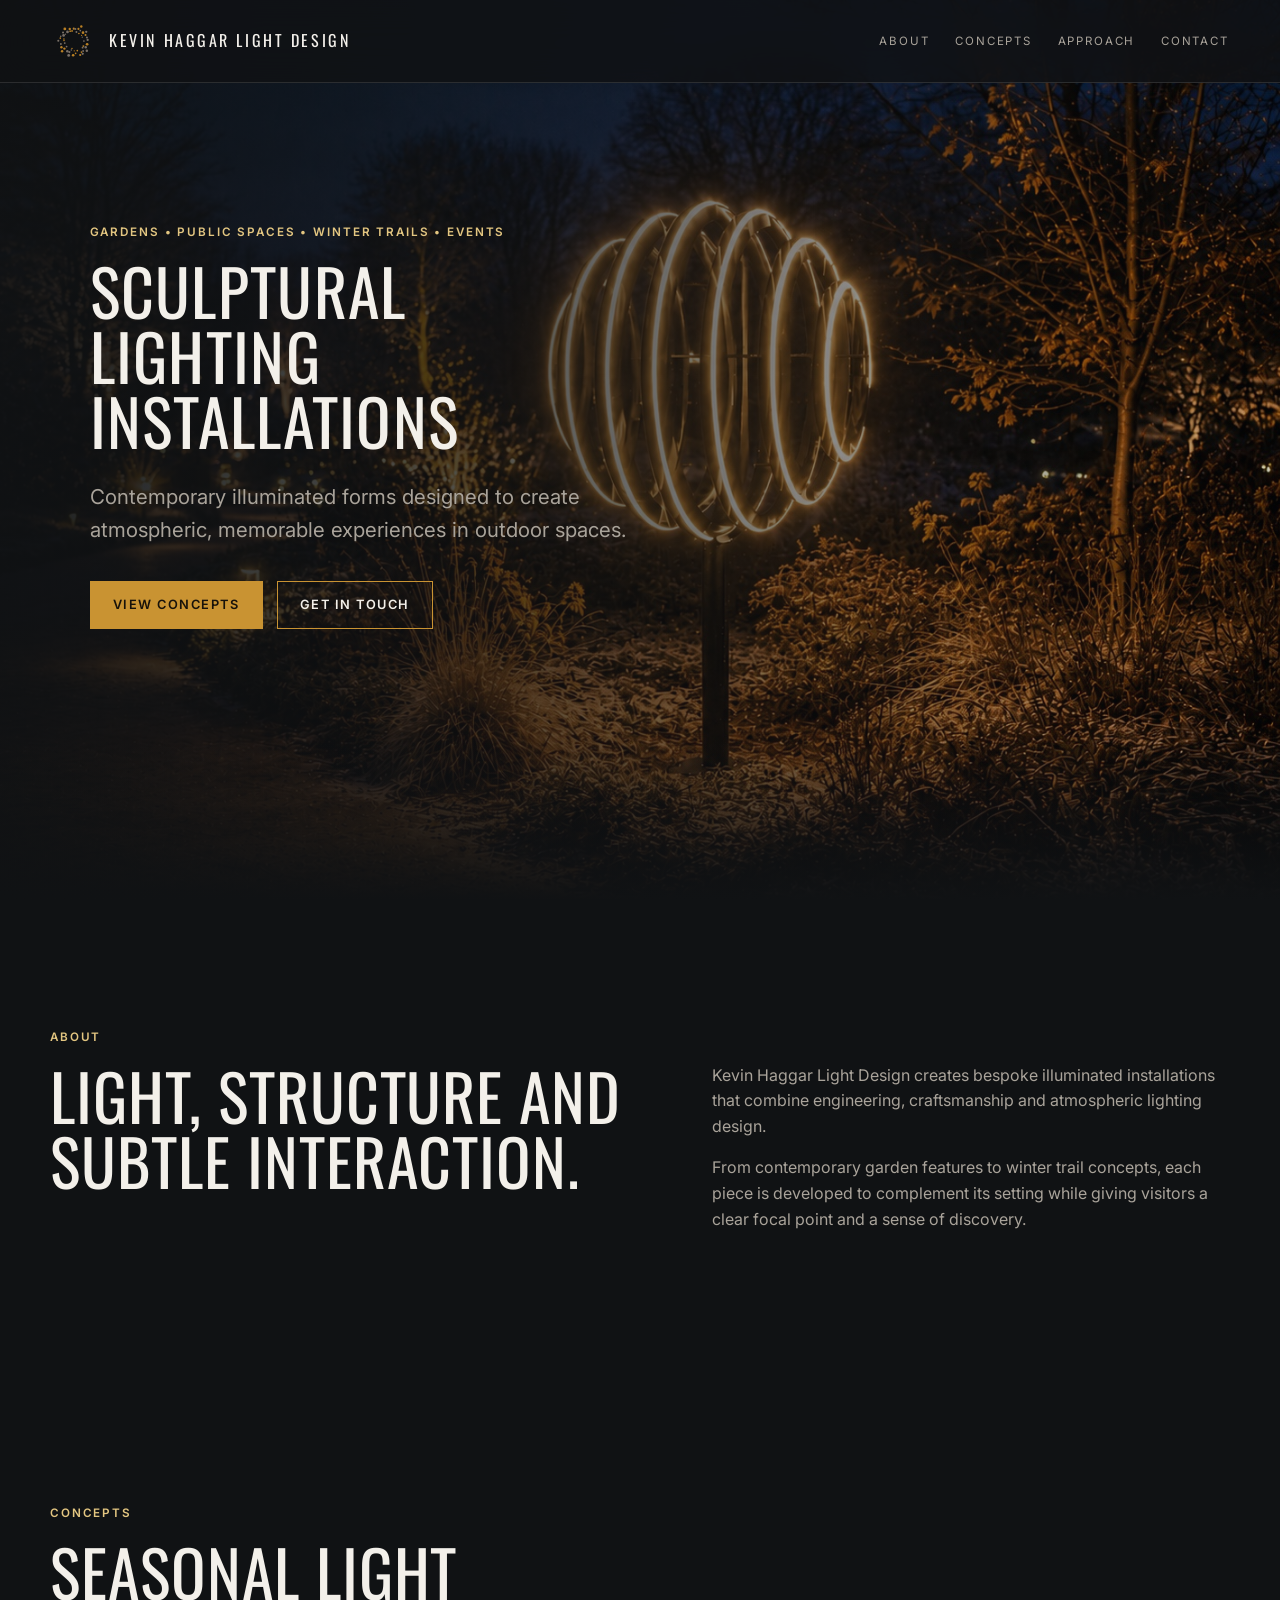
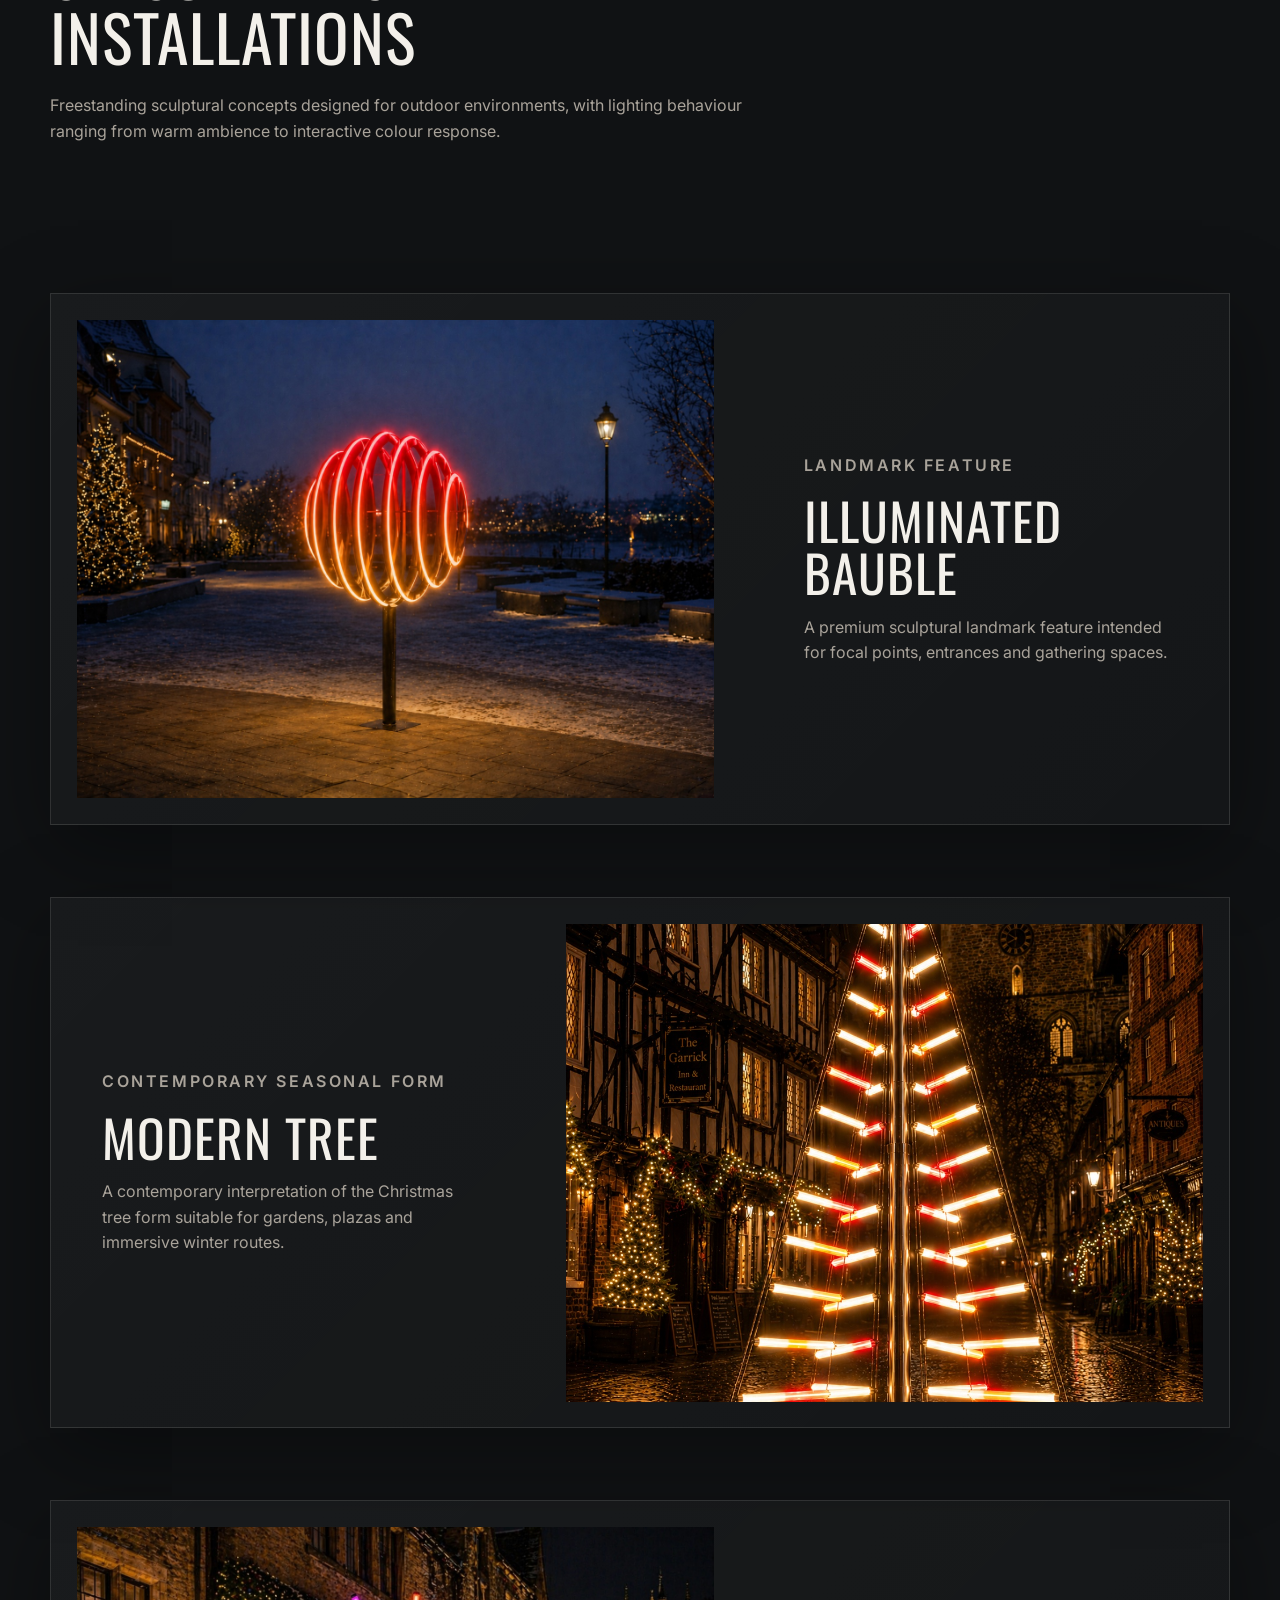
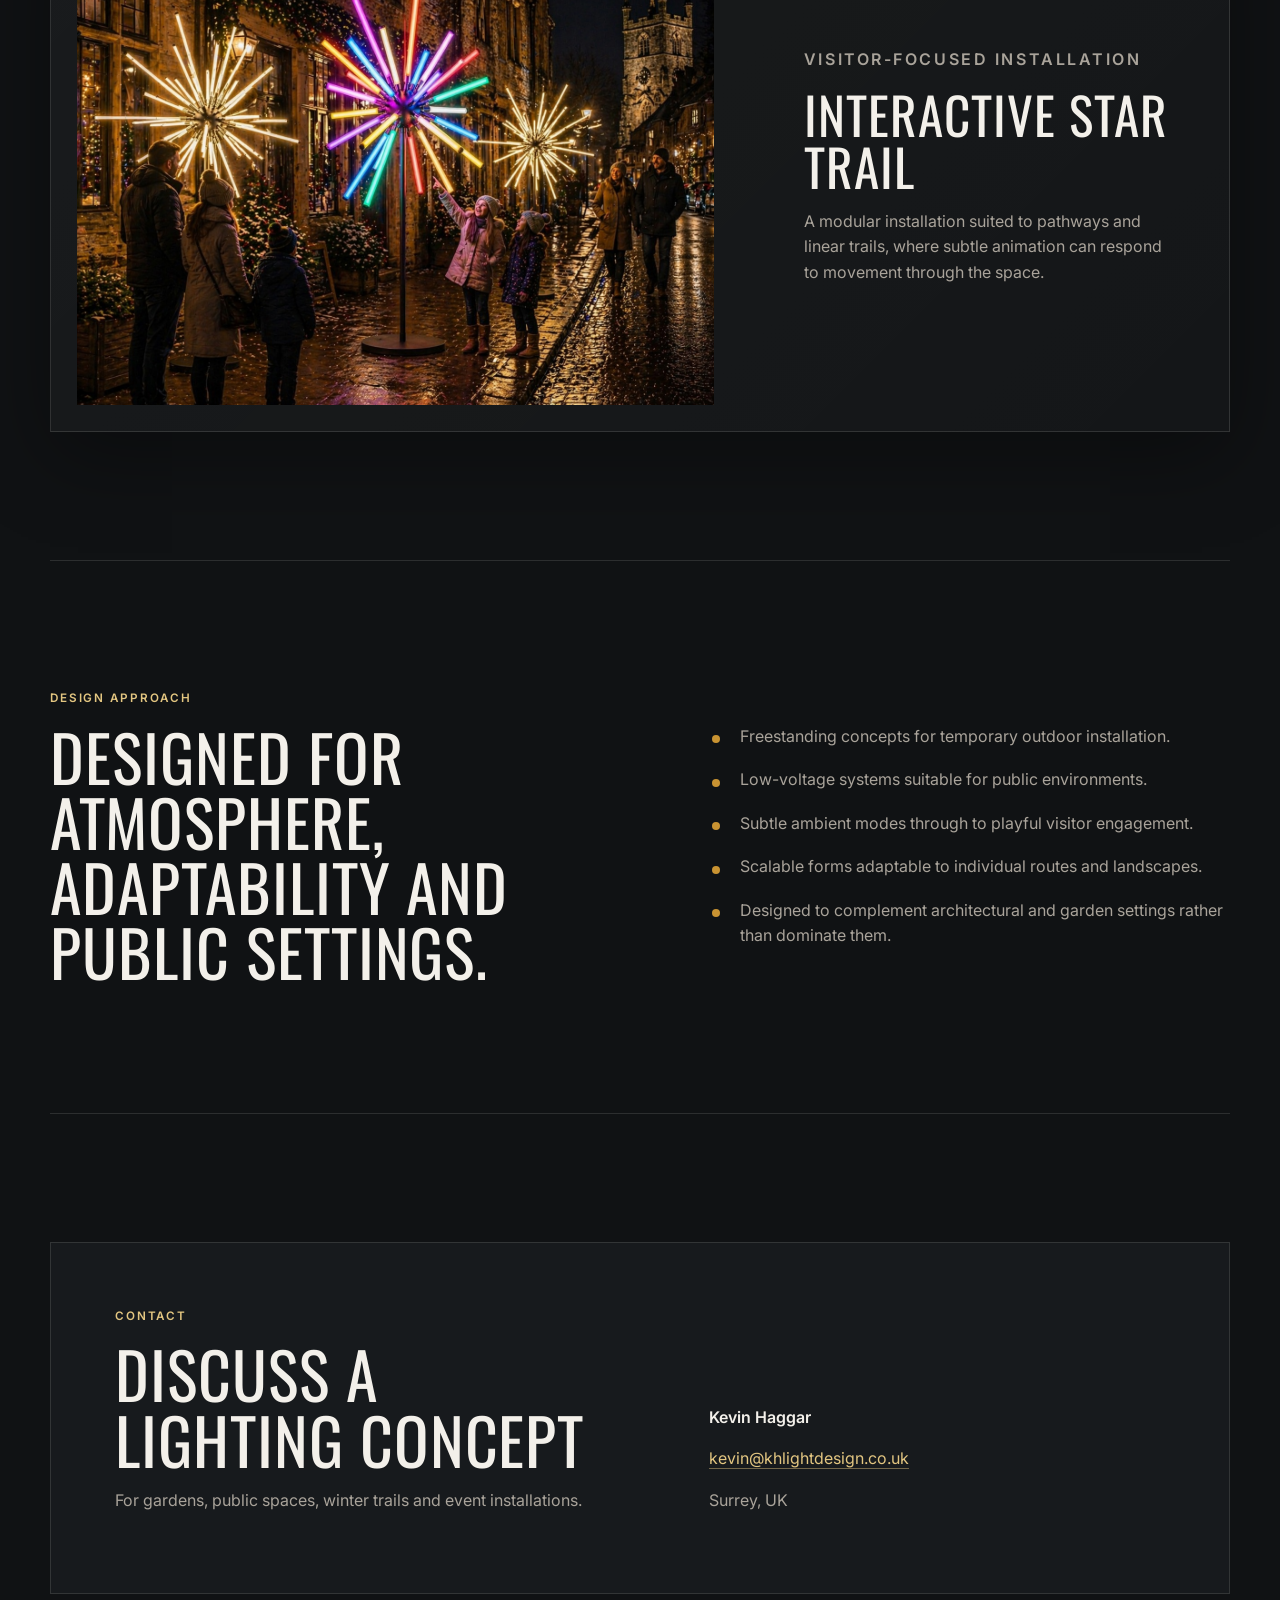
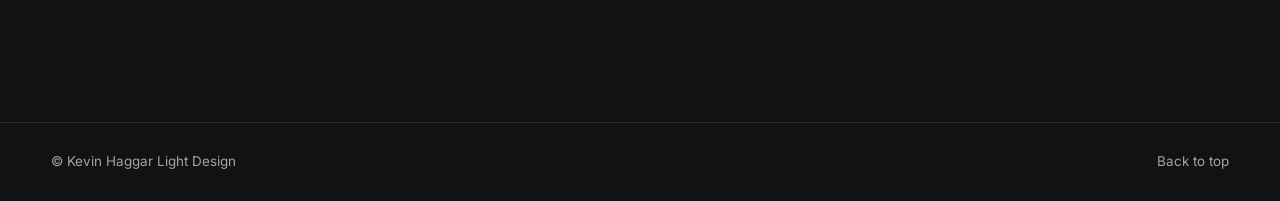
==== commit 03a27c6e: "Update index.html" ====
--- a/index.html
+++ b/index.html
@@ -107,7 +107,7 @@
         </div>
         <div class="contact-details">
           <p><span>Kevin Haggar</span></p>
-          <p><a href="mailto:kh@khlightdesign.co.uk">kh@khlightdesign.co.uk</a></p>
+          <p><a href="mailto:kevin@khlightdesign.co.uk">kevin@khlightdesign.co.uk</a></p>
           <p>Surrey, UK</p>
         </div>
       </div>
--- a/styles.css
+++ b/styles.css
@@ -95,10 +95,10 @@
   position: relative;
   min-height: 100vh;
   display: grid;
-  align-items: end;
+  align-items: center;
   isolation: isolate;
   overflow: hidden;
-  padding-top: 100px;
+  padding-top: 60px;
 }
 
 .hero-image {
@@ -115,7 +115,7 @@
   content: "";
   position: absolute;
   inset: auto 0 0 0;
-  height: 35vh;
+  height: 18vh;
   z-index: -1;
   background: linear-gradient(0deg, var(--background), rgba(16, 18, 20, 0));
 }
@@ -123,6 +123,7 @@
 .hero-content {
   width: min(760px, calc(100% - 40px));
   margin: 0 clamp(20px, 7vw, 96px) clamp(56px, 12vh, 120px);
+
 }
 
 .eyebrow,
@@ -144,9 +145,9 @@
 }
 
 h1 {
-  max-width: 670px;
-  font-size: clamp(3.5rem, 9vw, 8rem);
-  letter-spacing: 0.02em;
+    max-width: 500px;
+    font-size: clamp(3rem, 5vw, 5rem);
+    letter-spacing: 0.02em;
 }
 
 h2 {
@@ -405,8 +406,34 @@
   .site-footer {
     flex-direction: column;
   }
+  @media (max-width: 899px) {
+  .hero {
+    align-items: center;
+    padding-top: 40px;
+  }
+
+  .hero-image {
+    background-position: center top;
+  }
+
+  .hero::after {
+    height: 15vh;
+  }
   @media (min-width: 900px) {
-    .hero {
-        padding-top: 160px;
-    }
-}
+  .hero {
+    min-height: 300px;
+    height: auto;
+    padding-top: 130px;
+    padding-bottom: 80px;
+    align-items: center;
+  }
+
+  .hero h1 {
+    font-size: clamp(3rem, 4.5vw, 4.5rem);
+    line-height: 0.95;
+  }
+
+  .hero-content {
+    max-width: 640px;
+  }
+}
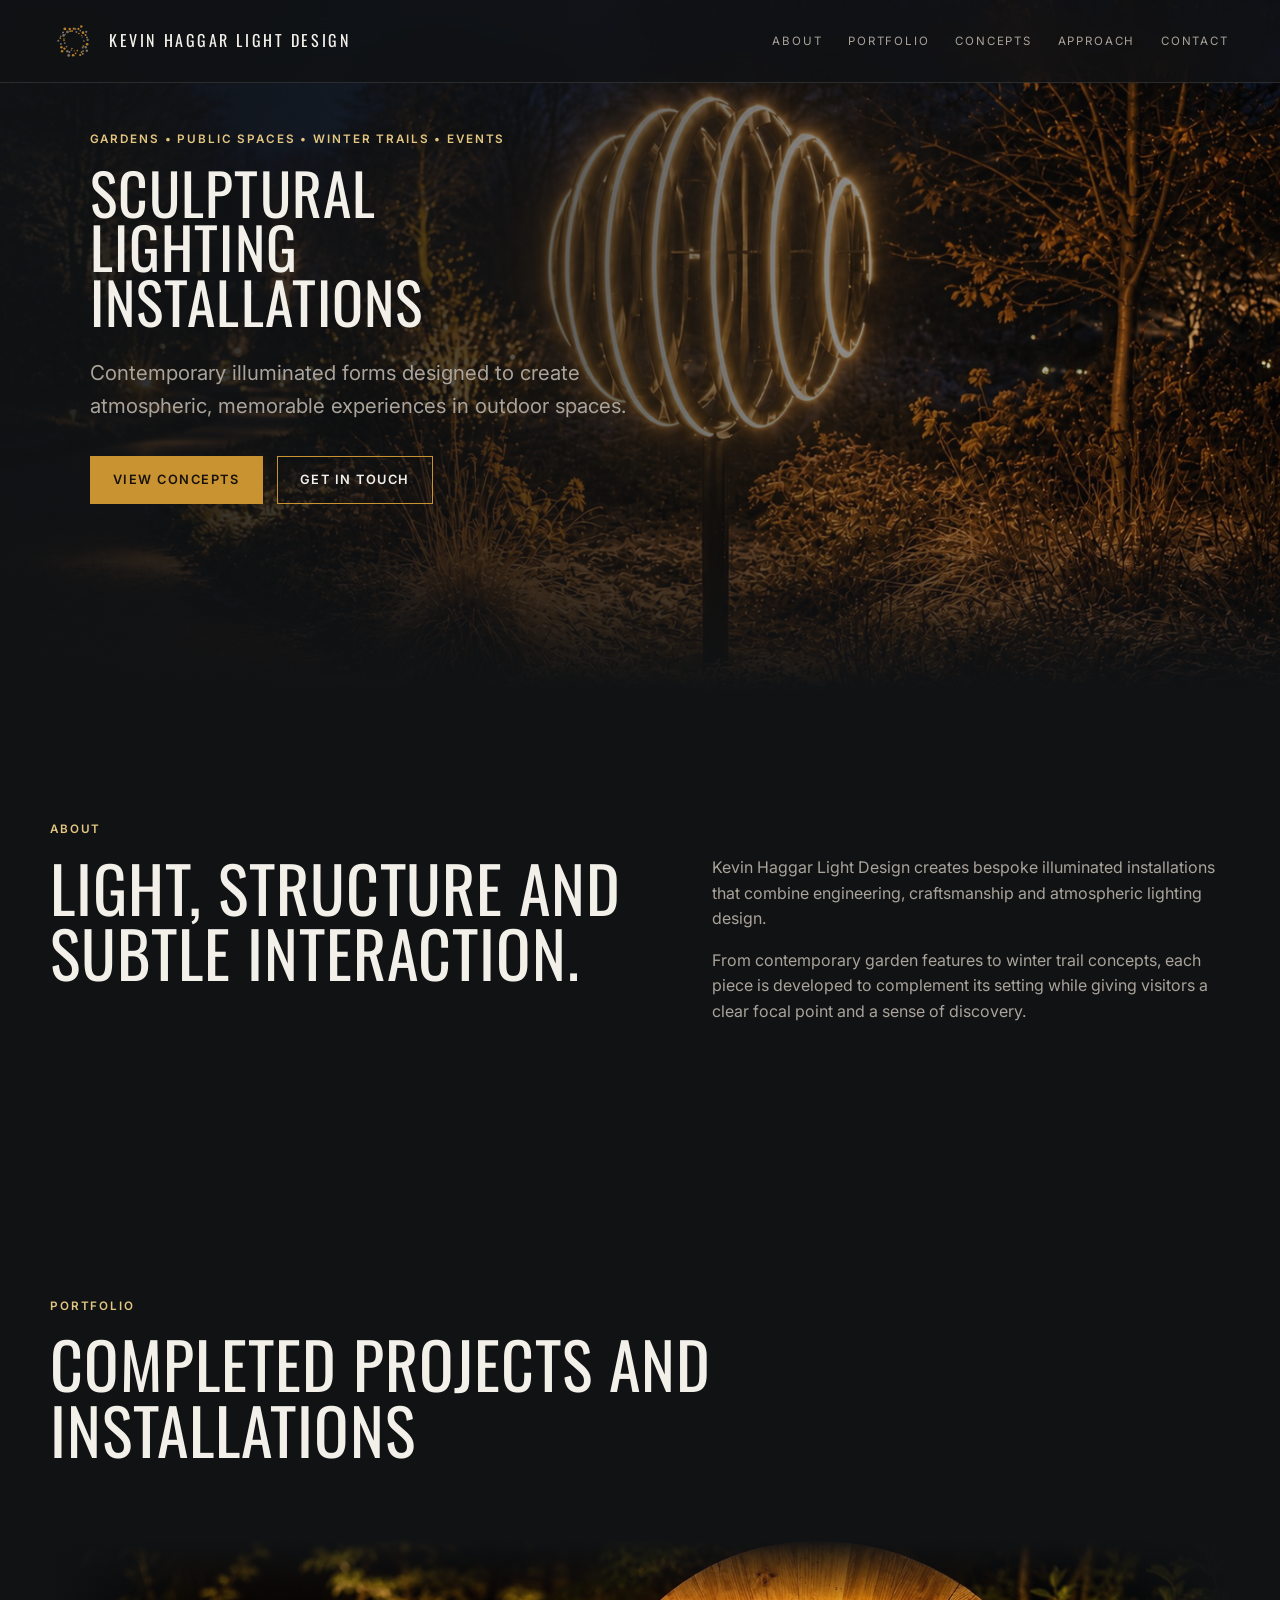
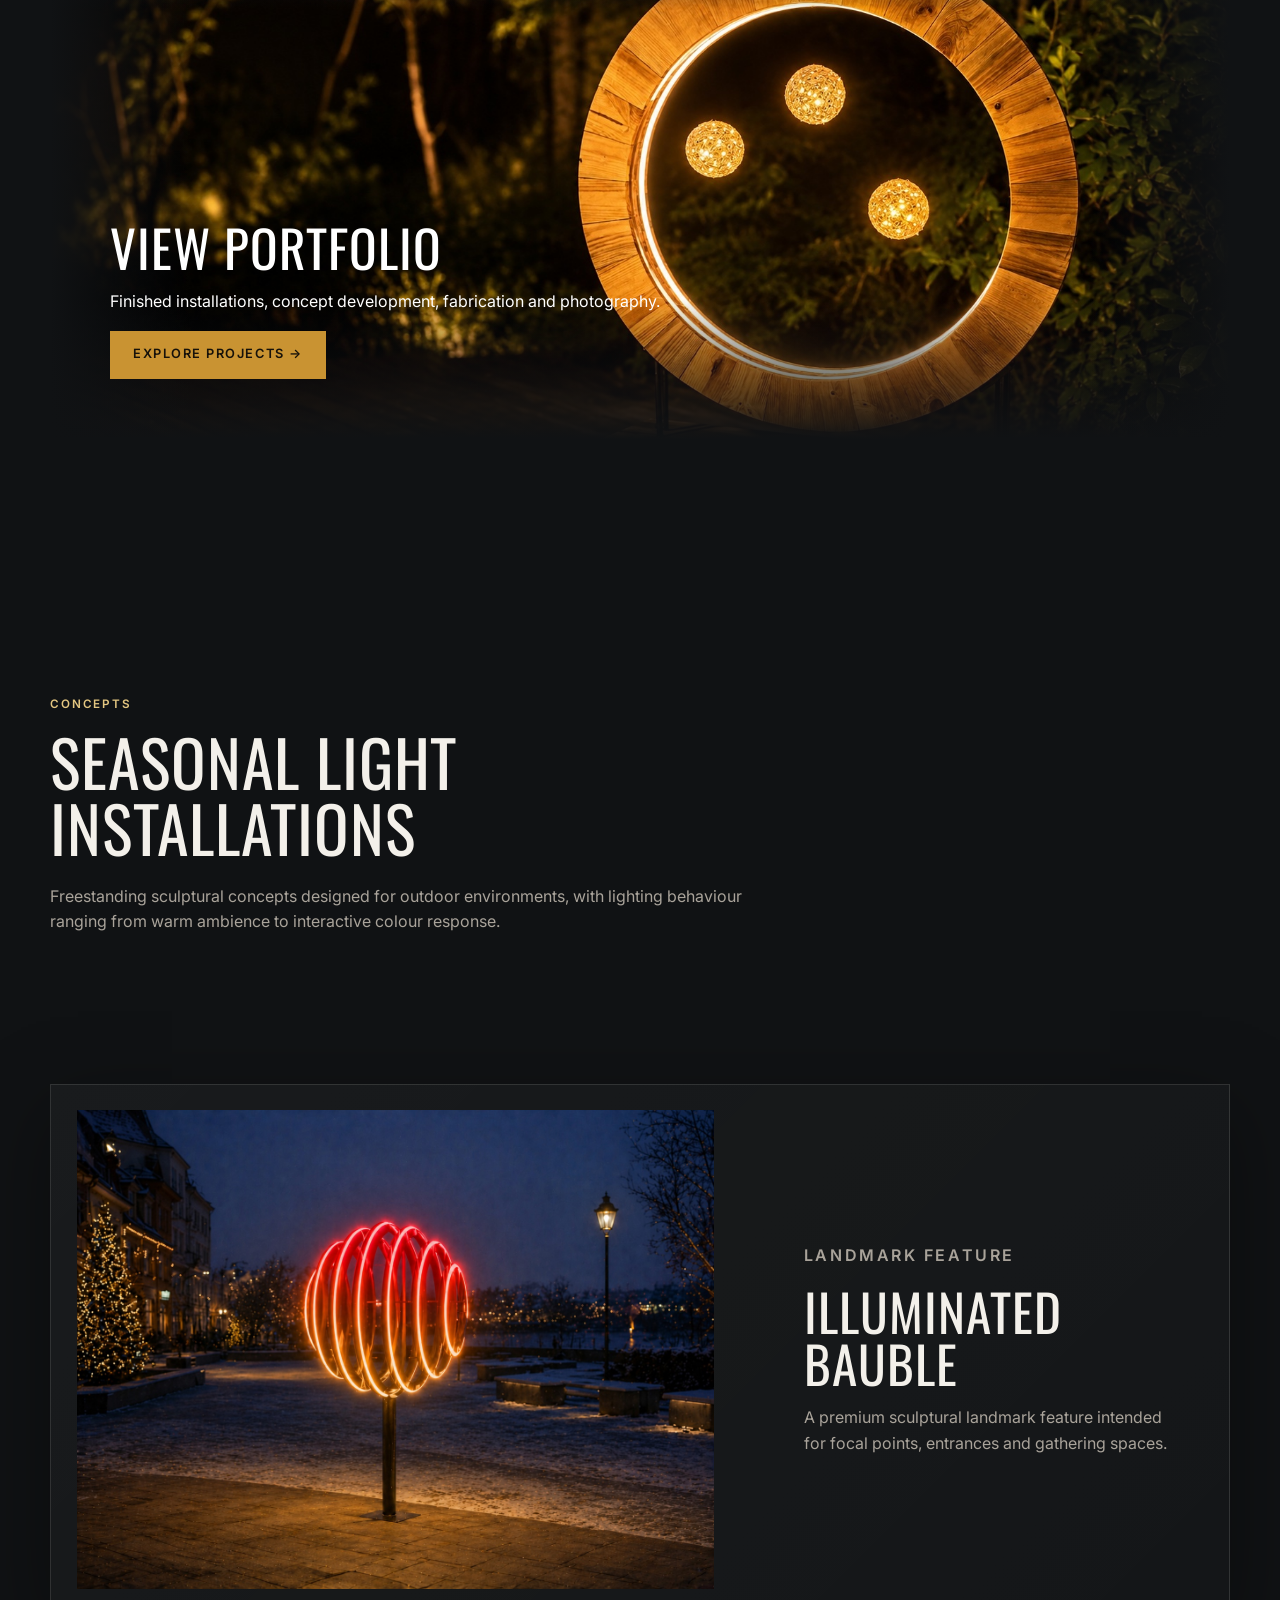
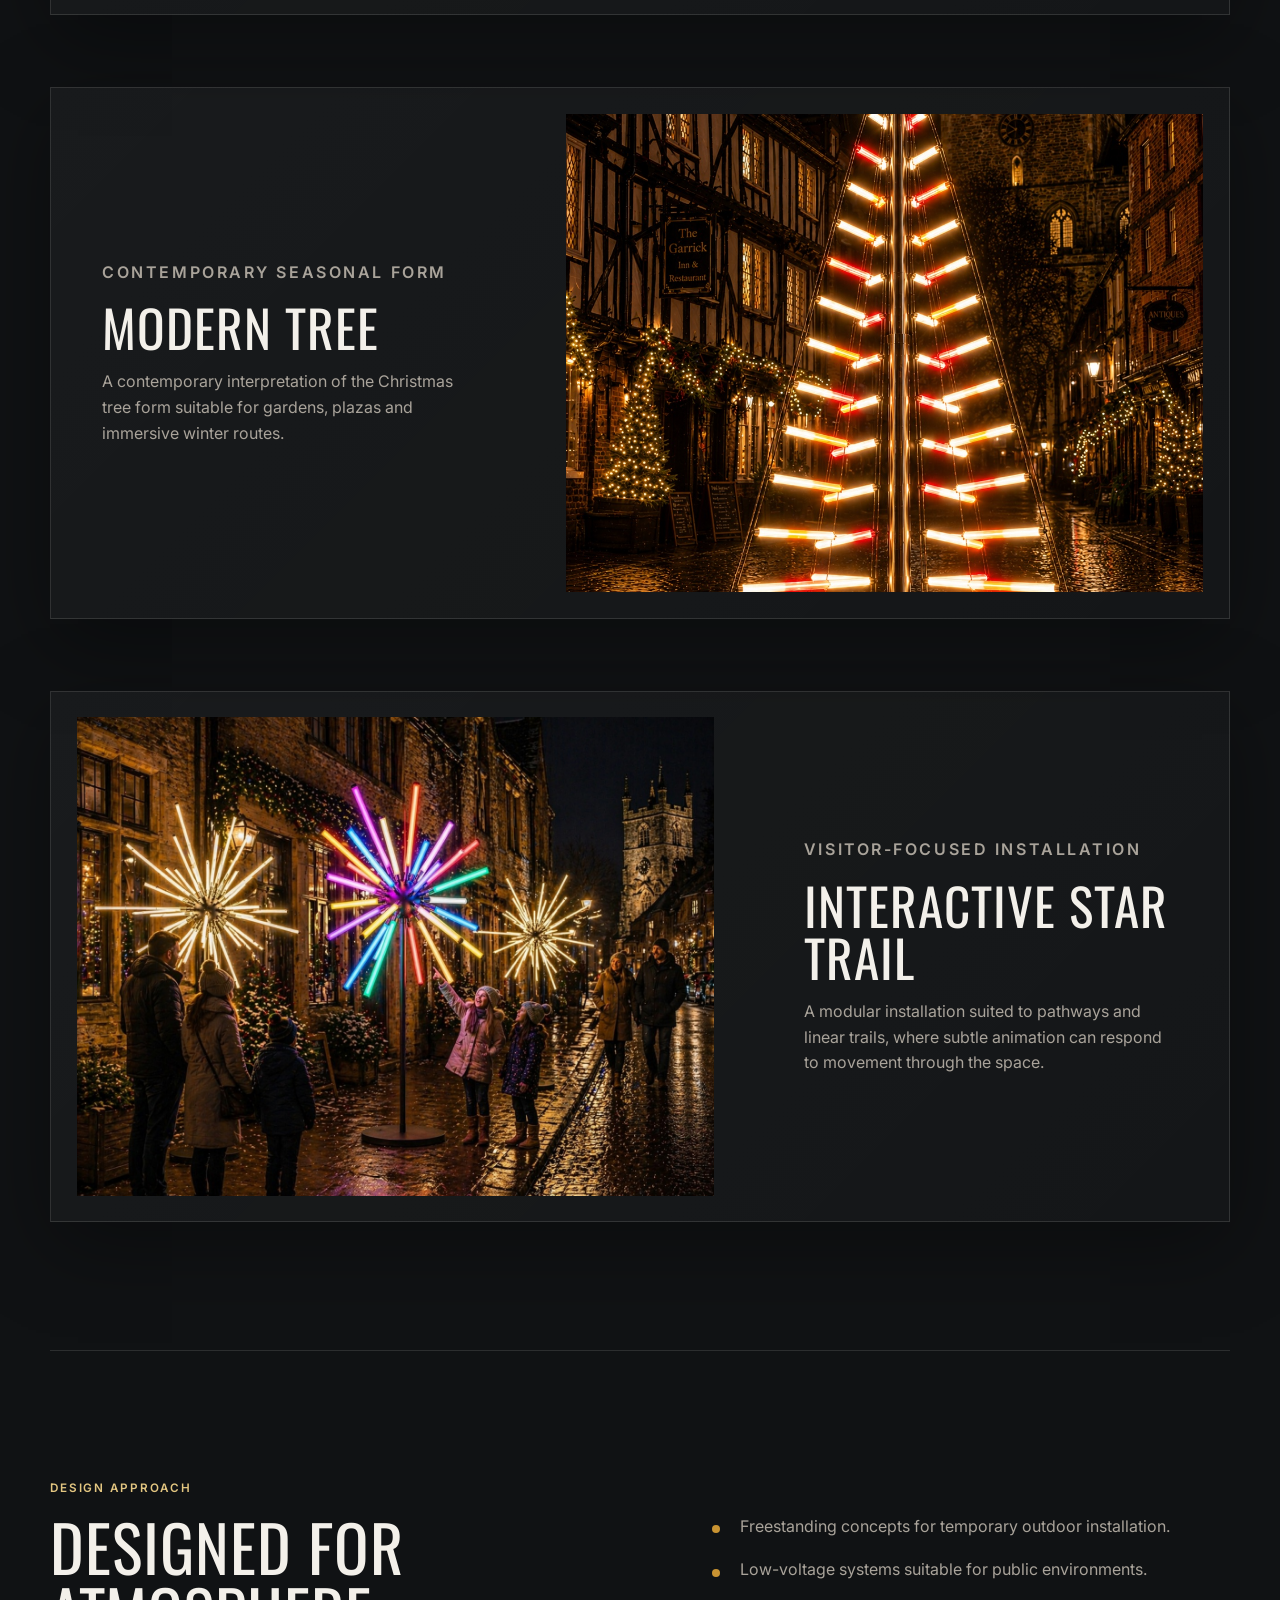
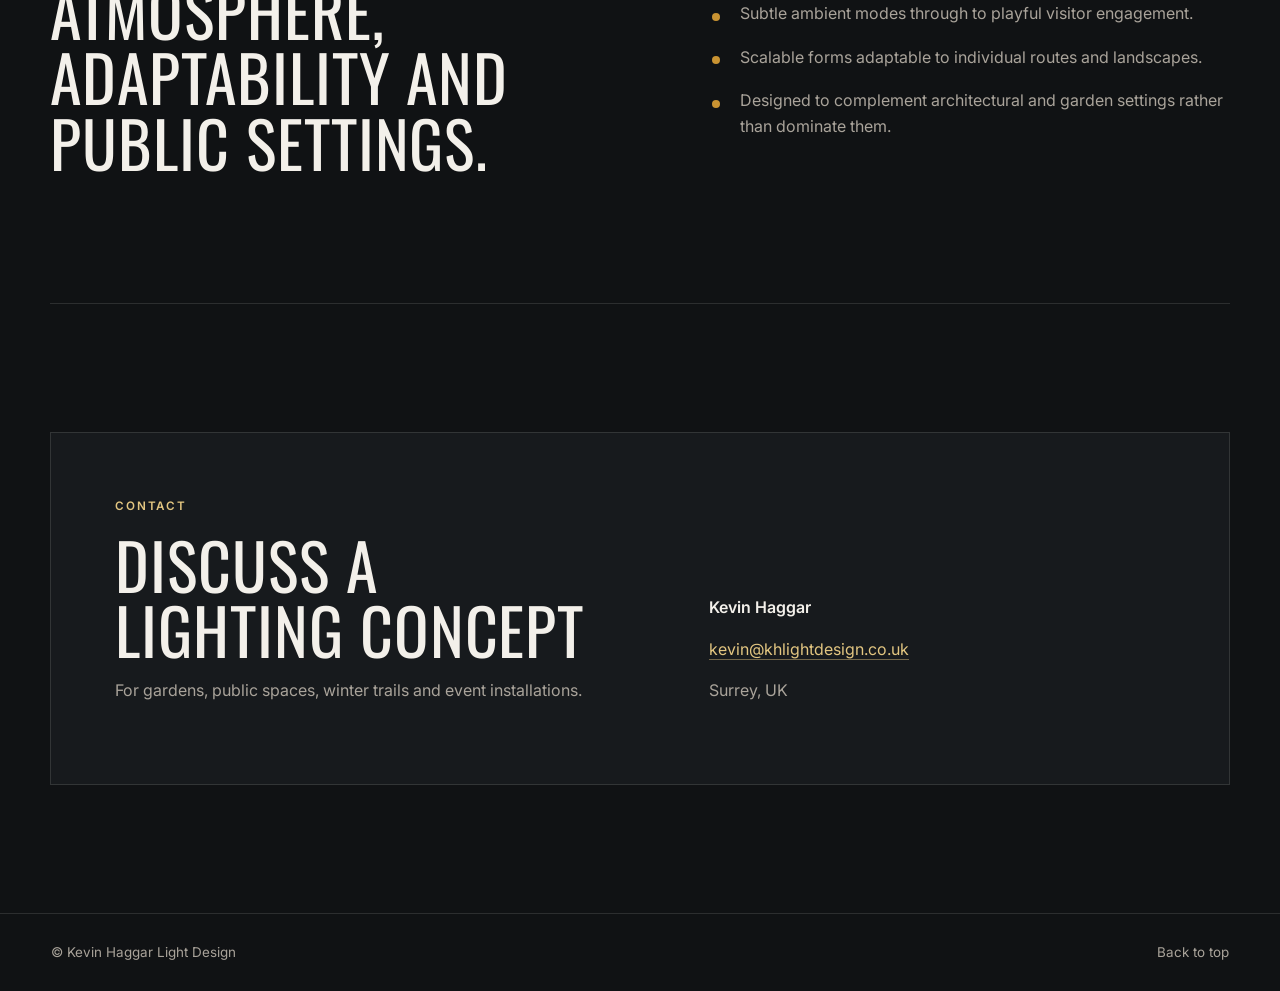
==== commit f93acfeb: "Add gallery projects, images and video" ====
--- a/index.html
+++ b/index.html
@@ -18,6 +18,7 @@
     </a>
     <nav class="site-nav" aria-label="Primary navigation">
       <a href="#about">About</a>
+      <a href="#portfolio">Portfolio</a>
       <a href="#concepts">Concepts</a>
       <a href="#approach">Approach</a>
       <a href="#contact">Contact</a>
@@ -48,6 +49,38 @@
         </div>
       </div>
     </section>
+
+    <section class="section portfolio-preview" id="portfolio">
+
+    <div class="section-heading">
+        <div class="section-kicker">Portfolio</div>
+
+        <h2>Completed projects and installations</h2>
+
+    </div>
+
+    <a href="gallery.html" class="portfolio-hero">
+
+        <img src="images/portfolio-preview.jpg"
+             alt="Selection of KH Light Design projects">
+
+<div class="portfolio-overlay" style="outline: 5px solid red;">
+            <h3>View Portfolio</h3>
+
+            <p>
+                Finished installations, concept development,
+                fabrication and photography.
+            </p>
+
+            <span class="button">
+                Explore Projects →
+            </span>
+
+        </div>
+
+    </a>
+
+</section>
 
     <section class="section concepts" id="concepts">
       <div class="section-heading">
--- a/styles.css
+++ b/styles.css
@@ -10,6 +10,7 @@
   --line: rgba(243, 240, 234, 0.12);
   --shadow: 0 24px 80px rgba(0, 0, 0, 0.35);
 }
+
 
 * {
   box-sizing: border-box;
@@ -390,6 +391,7 @@
   }
 }
 
+
 @media (max-width: 520px) {
   .brand-text {
     font-size: 0.9rem;
@@ -406,7 +408,9 @@
   .site-footer {
     flex-direction: column;
   }
-  @media (max-width: 899px) {
+}
+
+@media (max-width: 899px) {
   .hero {
     align-items: center;
     padding-top: 40px;
@@ -419,7 +423,9 @@
   .hero::after {
     height: 15vh;
   }
-  @media (min-width: 900px) {
+}
+
+@media (min-width: 900px) {
   .hero {
     min-height: 300px;
     height: auto;
@@ -437,3 +443,441 @@
     max-width: 640px;
   }
 }
+
+
+/* Gallery and project pages */
+
+.page-hero {
+  padding: 150px 0 70px;
+  background: radial-gradient(circle at 70% 20%, rgba(215, 179, 106, 0.12), transparent 35%),
+              var(--background);
+}
+
+.page-hero h1,
+.project-hero h1 {
+  max-width: 760px;
+  font-size: clamp(3rem, 5vw, 5.5rem);
+}
+
+.page-intro {
+  max-width: 680px;
+  color: var(--muted);
+  font-size: clamp(1.05rem, 1.7vw, 1.35rem);
+  line-height: 1.6;
+}
+
+.project-grid {
+  grid-template-columns: repeat(auto-fit, minmax(260px, 1fr));
+  gap: 28px;
+}
+
+.project-card {
+  background: var(--panel);
+  border: 1px solid rgba(255,255,255,0.08);
+  overflow: hidden;
+}
+
+.project-card a {
+  color: inherit;
+  text-decoration: none;
+  display: block;
+}
+
+.project-card img {
+  width: 100%;
+  aspect-ratio: 4 / 3;
+  object-fit: cover;
+  display: block;
+  filter: saturate(0.95);
+  transition: transform 0.4s ease, filter 0.4s ease;
+}
+
+.project-card:hover img {
+  transform: scale(1.03);
+  filter: saturate(1.1);
+}
+
+.project-card-text {
+  padding: 24px;
+}
+
+.project-card h2 {
+  margin: 8px 0 12px;
+  font-size: 1.8rem;
+}
+
+.project-card p {
+  color: var(--muted);
+}
+
+.project-hero {
+  position: relative;
+  min-height: 74vh;
+  display: grid;
+  align-items: end;
+  isolation: isolate;
+  overflow: hidden;
+  padding: 150px 0 90px;
+}
+
+.project-hero-image {
+  position: absolute;
+  inset: 0;
+  z-index: -2;
+  background-size: cover;
+  background-position: center;
+}
+
+.project-hero::after {
+  content: "";
+  position: absolute;
+  inset: auto 0 0 0;
+  height: 35vh;
+  z-index: -1;
+  background: linear-gradient(0deg, var(--background), rgba(16,18,20,0));
+}
+
+.project-detail {
+  display: grid;
+  grid-template-columns: minmax(0, 1fr) 320px;
+  gap: 60px;
+  align-items: start;
+}
+
+.project-copy h2 {
+  margin-top: 0;
+}
+
+.project-copy p {
+  color: var(--muted);
+  line-height: 1.75;
+  max-width: 760px;
+}
+
+.project-meta {
+  border: 1px solid rgba(255,255,255,0.1);
+  background: rgba(255,255,255,0.035);
+  padding: 28px;
+}
+
+.project-meta dl {
+  margin: 0;
+}
+
+.project-meta div + div {
+  margin-top: 22px;
+}
+
+.project-meta dt {
+  color: var(--accent);
+  font-size: 0.78rem;
+  letter-spacing: 0.12em;
+  text-transform: uppercase;
+  margin-bottom: 6px;
+}
+
+.project-meta dd {
+  margin: 0;
+  color: var(--text);
+}
+
+.media-grid {
+  display: grid;
+  grid-template-columns: repeat(12, 1fr);
+  gap: 18px;
+}
+
+.media-grid img,
+.media-grid video {
+  width: 100%;
+  height: 100%;
+  min-height: 260px;
+  object-fit: cover;
+  display: block;
+  background: var(--panel);
+}
+
+.media-grid img:nth-child(1),
+.media-grid video:nth-child(1) {
+  grid-column: span 8;
+}
+
+.media-grid img:nth-child(2) {
+  grid-column: span 4;
+}
+
+.media-grid img:nth-child(3) {
+  grid-column: span 6;
+}
+
+.media-grid img:nth-child(4),
+.media-grid video:nth-child(4) {
+  grid-column: span 6;
+}
+
+.text-link {
+  color: var(--accent);
+  text-decoration: none;
+}
+
+.text-link:hover {
+  text-decoration: underline;
+}
+
+@media (max-width: 899px) {
+  .page-hero {
+    padding: 120px 0 50px;
+  }
+
+  .project-hero {
+    min-height: 68vh;
+    padding: 120px 0 60px;
+  }
+
+  .project-detail {
+    grid-template-columns: 1fr;
+    gap: 32px;
+  }
+
+  .project-meta {
+    padding: 22px;
+  }
+
+  .media-grid {
+    grid-template-columns: 1fr;
+  }
+
+  .media-grid img,
+  .media-grid video,
+  .media-grid img:nth-child(1),
+  .media-grid img:nth-child(2),
+  .media-grid img:nth-child(3),
+  .media-grid img:nth-child(4),
+  .media-grid video:nth-child(1),
+  .media-grid video:nth-child(4) {
+    grid-column: auto;
+    min-height: 220px;
+  }
+}
+
+.portfolio-hero {
+  position: relative;
+  display: block;
+  overflow: hidden;
+  margin-top: 3rem;
+  text-decoration: none;
+  color: white;
+  background: var(--background);
+}
+
+.portfolio-hero img {
+  display: block;
+  width: 100%;
+  height: 500px;
+  object-fit: cover;
+  transition: transform 0.6s ease;
+}
+
+/* Darkens and blends all four edges */
+.portfolio-hero::after {
+  content: "";
+  position: absolute;
+  inset: 0;
+  pointer-events: none;
+  z-index: 1;
+
+  background:
+    linear-gradient(
+      to right,
+      var(--background) 0%,
+      transparent 12%,
+      transparent 88%,
+      var(--background) 100%
+    ),
+    linear-gradient(
+      to bottom,
+      var(--background) 0%,
+      transparent 14%,
+      transparent 72%,
+      var(--background) 100%
+    );
+}
+
+.portfolio-overlay {
+  position: absolute;
+  inset: 0;
+  z-index: 2;
+
+  display: flex;
+  flex-direction: column;
+  justify-content: flex-end;
+  outline: 4px solid red;
+  padding: 60px;
+  align-items: flex-start;
+}
+
+/*
+.portfolio-hero:hover img {
+  transform: scale(1.03);
+}
+.portfolio-hero:hover img {
+    transform: scale(1.04);
+}
+
+.portfolio-hero:hover .button {
+    transform: translateX(6px);
+}*/
+
+.portfolio-overlay .button {
+    width: auto;
+    flex: 0 0 auto;
+}
+
+/* ===== Gallery page ===== */
+
+.gallery-hero {
+  position: relative;
+  min-height: 72vh;
+  display: grid;
+  align-items: end;
+  isolation: isolate;
+  overflow: hidden;
+  padding: 150px clamp(20px, 7vw, 96px) 90px;
+}
+
+.gallery-hero-image {
+  position: absolute;
+  inset: 0;
+  z-index: -2;
+  background-size: cover;
+  background-position: center;
+  transform: scale(1.02);
+}
+
+.gallery-hero::after {
+  content: "";
+  position: absolute;
+  inset: 0;
+  z-index: -1;
+  pointer-events: none;
+  background:
+    linear-gradient(to right,
+      var(--background) 0%,
+      transparent 10%,
+      transparent 90%,
+      var(--background) 100%),
+    linear-gradient(to bottom,
+      var(--background) 0%,
+      transparent 14%,
+      transparent 66%,
+      var(--background) 100%);
+}
+
+.gallery-hero-content {
+  width: min(720px, 100%);
+}
+
+.gallery-hero h1 {
+  font-size: clamp(3rem, 5vw, 5rem);
+}
+
+.gallery-projects {
+  display: grid;
+  gap: clamp(70px, 10vw, 130px);
+}
+
+.gallery-project {
+  display: grid;
+  grid-template-columns: minmax(0, 1.35fr) minmax(280px, 0.65fr);
+  gap: clamp(28px, 5vw, 64px);
+  align-items: center;
+}
+
+.gallery-project + .gallery-project {
+  padding-top: clamp(50px, 8vw, 90px);
+  border-top: 1px solid var(--line);
+}
+
+
+.project-media-scroller {
+  display: flex;
+  gap: 18px;
+  align-items: center;
+
+  overflow-x: auto;
+  overflow-y: hidden;
+
+  scroll-snap-type: x mandatory;
+  overscroll-behavior-inline: contain;
+
+  padding-bottom: 12px;
+}
+
+
+.project-media-scroller img,
+.project-media-scroller video {
+  height: 500px;
+  width: auto;
+  max-width: none;
+  object-fit: contain;
+  flex: 0 0 auto;
+  scroll-snap-align: start;
+
+  background: var(--surface);
+  border: 1px solid var(--line);
+}
+.video-embed {
+  position: relative;
+  width: 100%;
+  aspect-ratio: 16 / 10;
+  overflow: hidden;
+  background: var(--surface);
+  border: 1px solid var(--line);
+}
+
+.video-embed iframe {
+  position: absolute;
+  inset: 0;
+  width: 100%;
+  height: 100%;
+  border: 0;
+}
+
+.gallery-project-copy h3 {
+  margin-bottom: 20px;
+  font-size: clamp(2.2rem, 4vw, 4rem);
+}
+
+.gallery-project-copy p {
+  color: var(--muted);
+  font-size: clamp(1rem, 1.25vw, 1.15rem);
+}
+
+.gallery-project-copy .text-link {
+  display: inline-block;
+  margin-top: 18px;
+  color: var(--gold-soft);
+  border-bottom: 1px solid rgba(227,198,129,.45);
+}
+
+@media (max-width: 860px) {
+  .gallery-hero {
+    min-height: 66vh;
+    padding: 120px 20px 60px;
+  }
+
+  .gallery-hero::after {
+    background:
+      linear-gradient(to bottom,
+        rgba(16,18,20,.35) 0%,
+        rgba(16,18,20,.15) 35%,
+        var(--background) 100%);
+  }
+
+  .gallery-project {
+    grid-template-columns: 1fr;
+  }
+
+  .project-media-scroller {
+/*      grid-auto-columns: 90%;*/
+  }
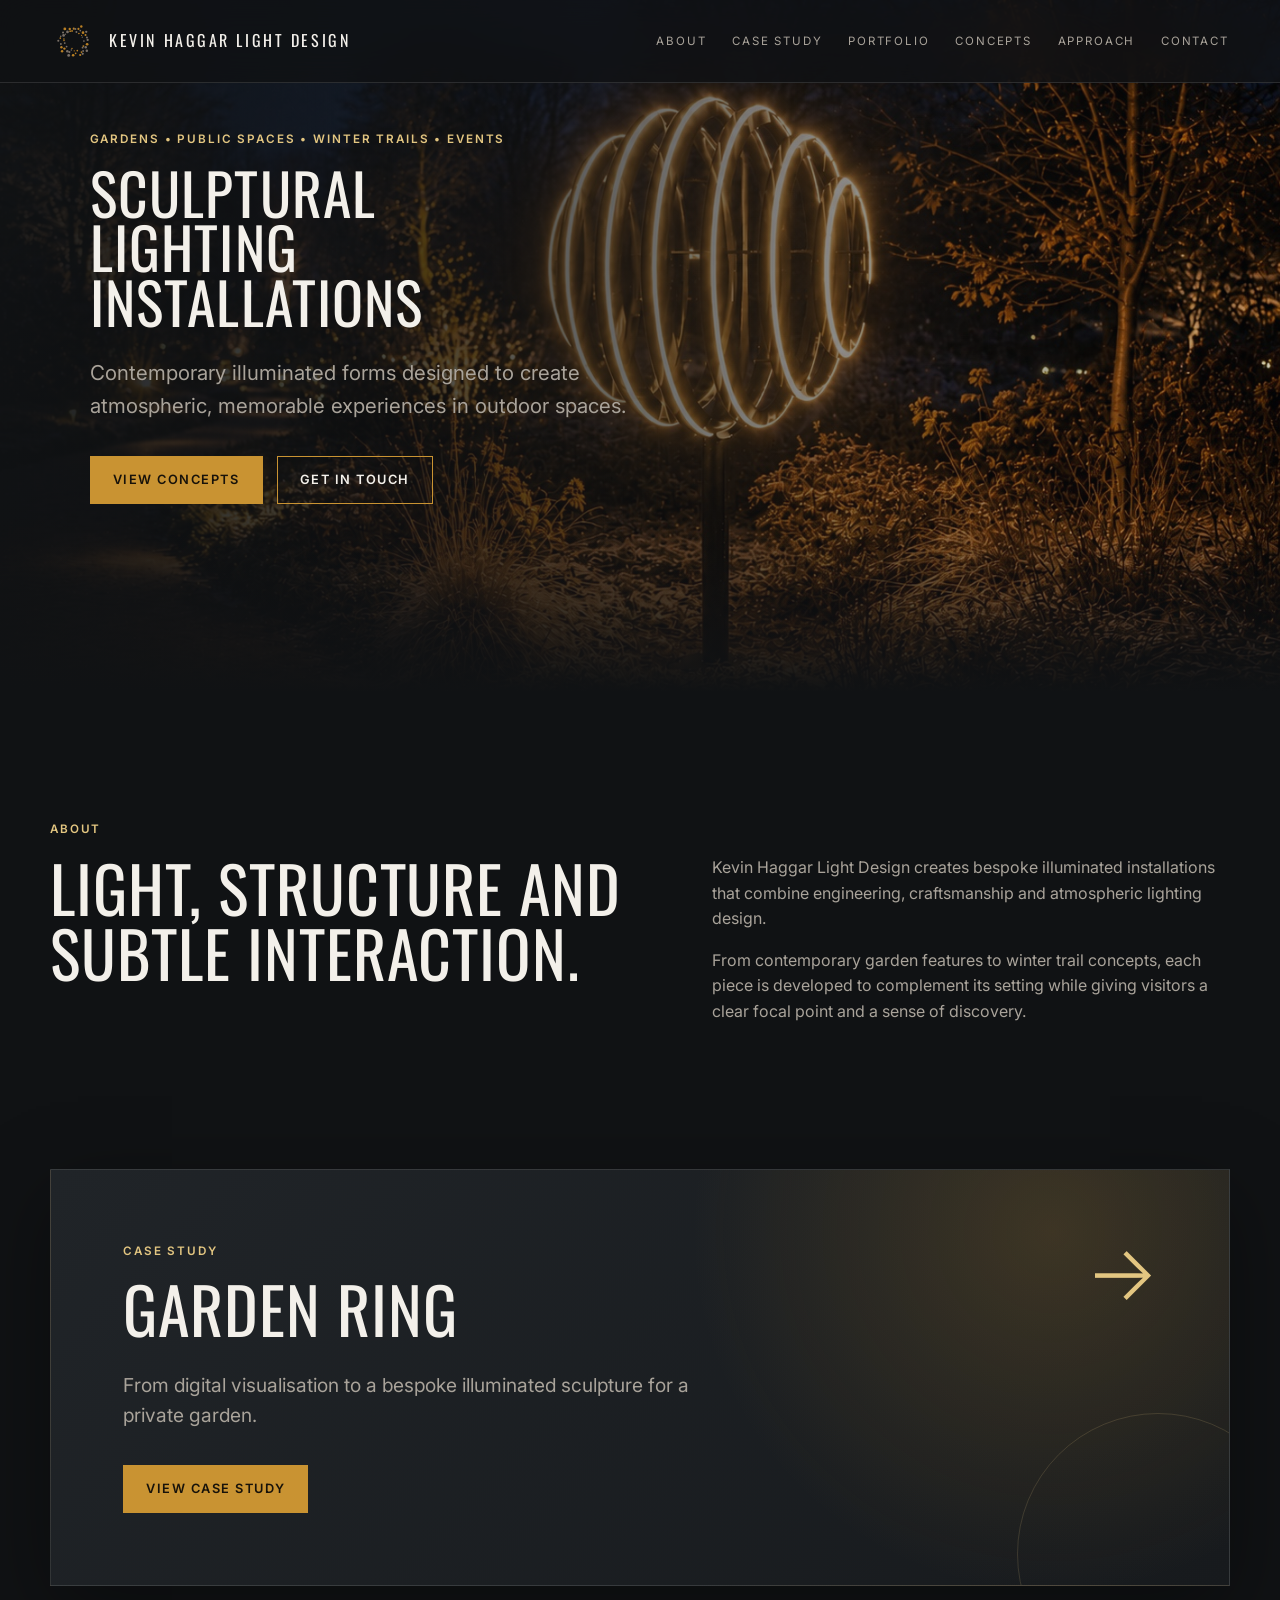
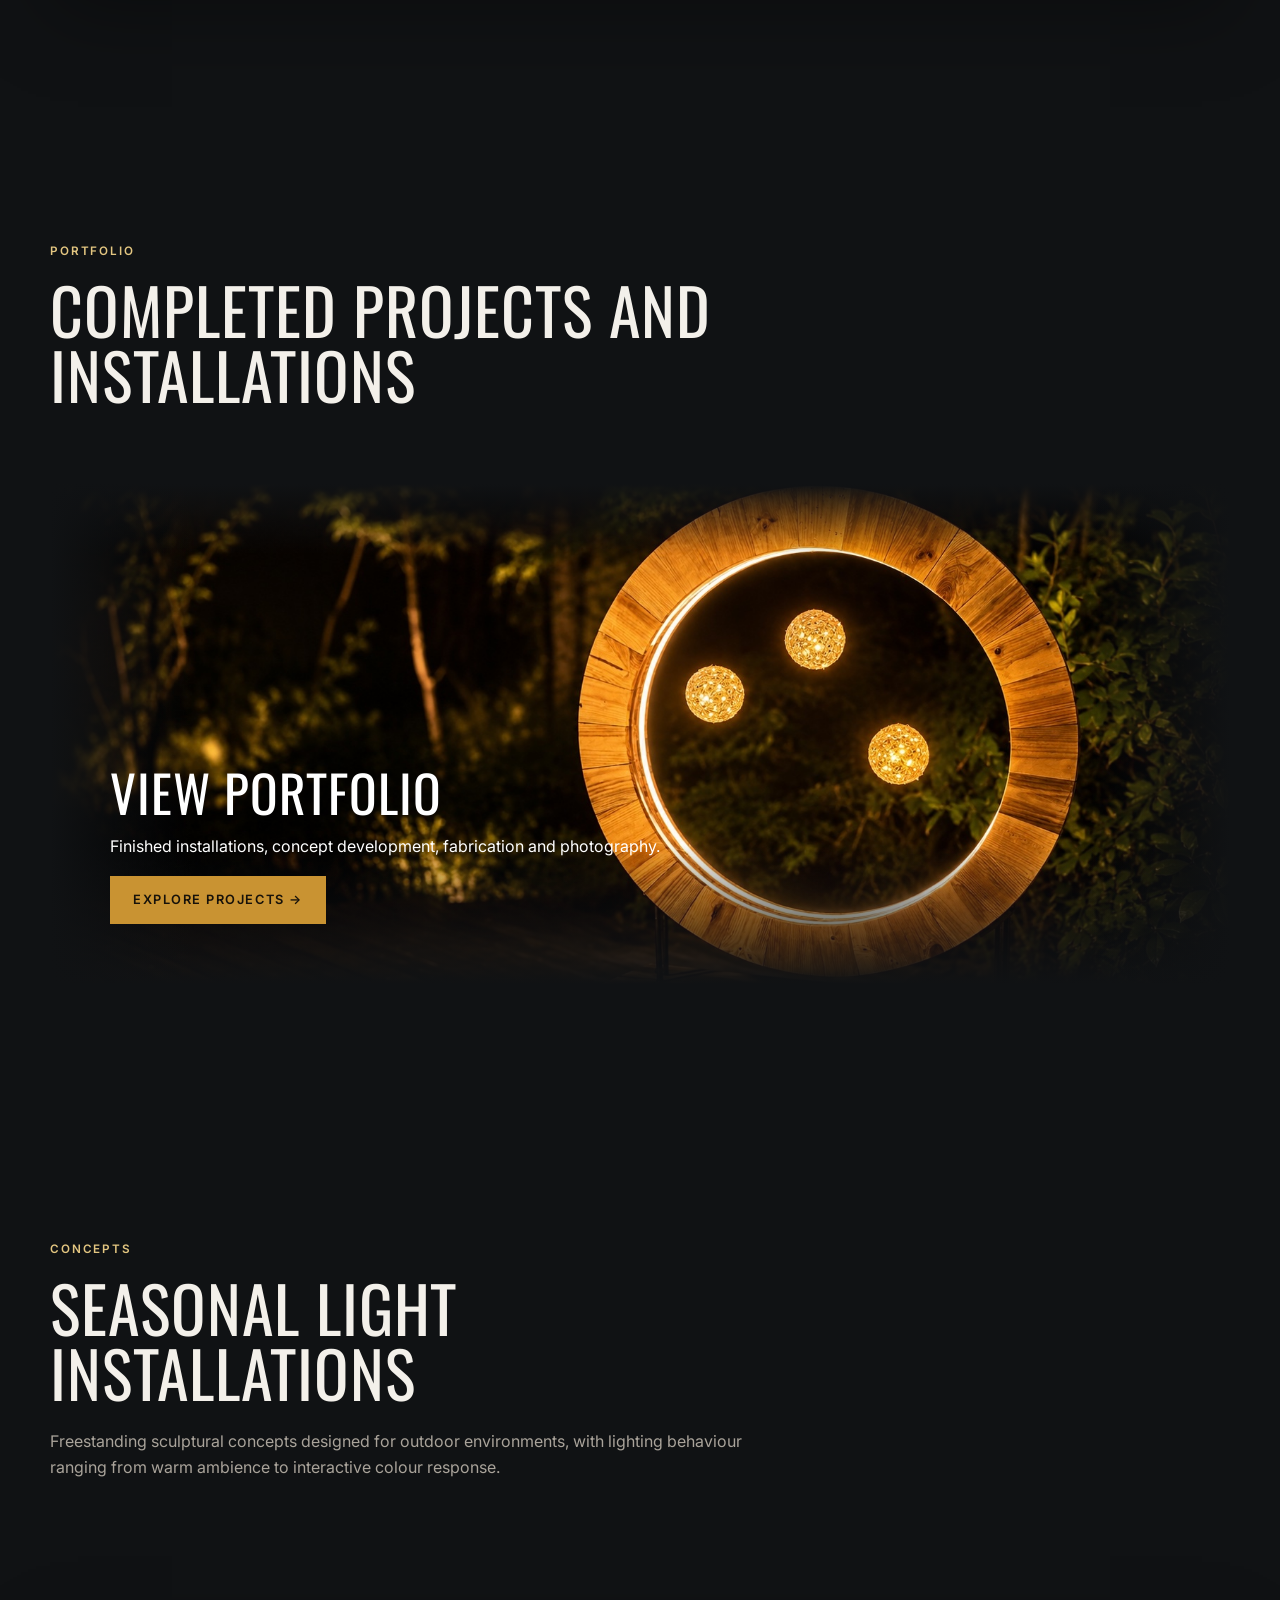
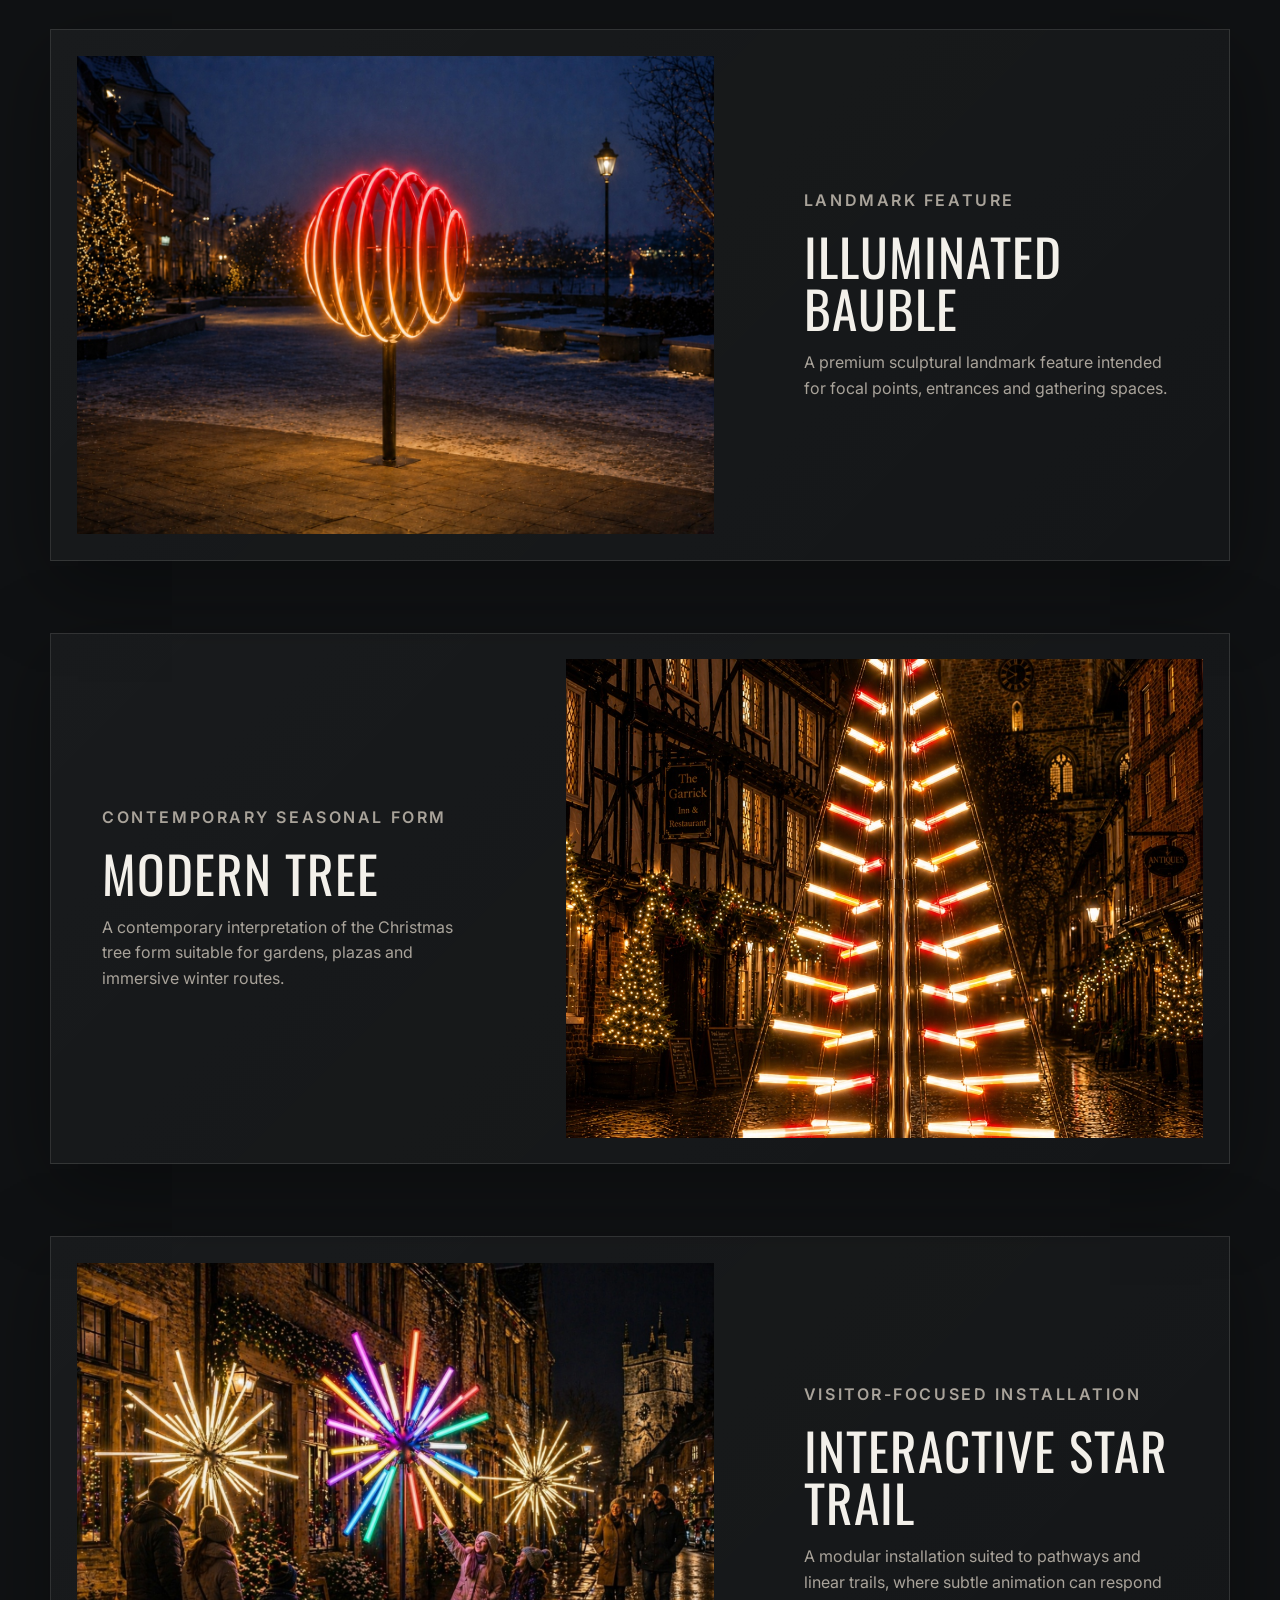
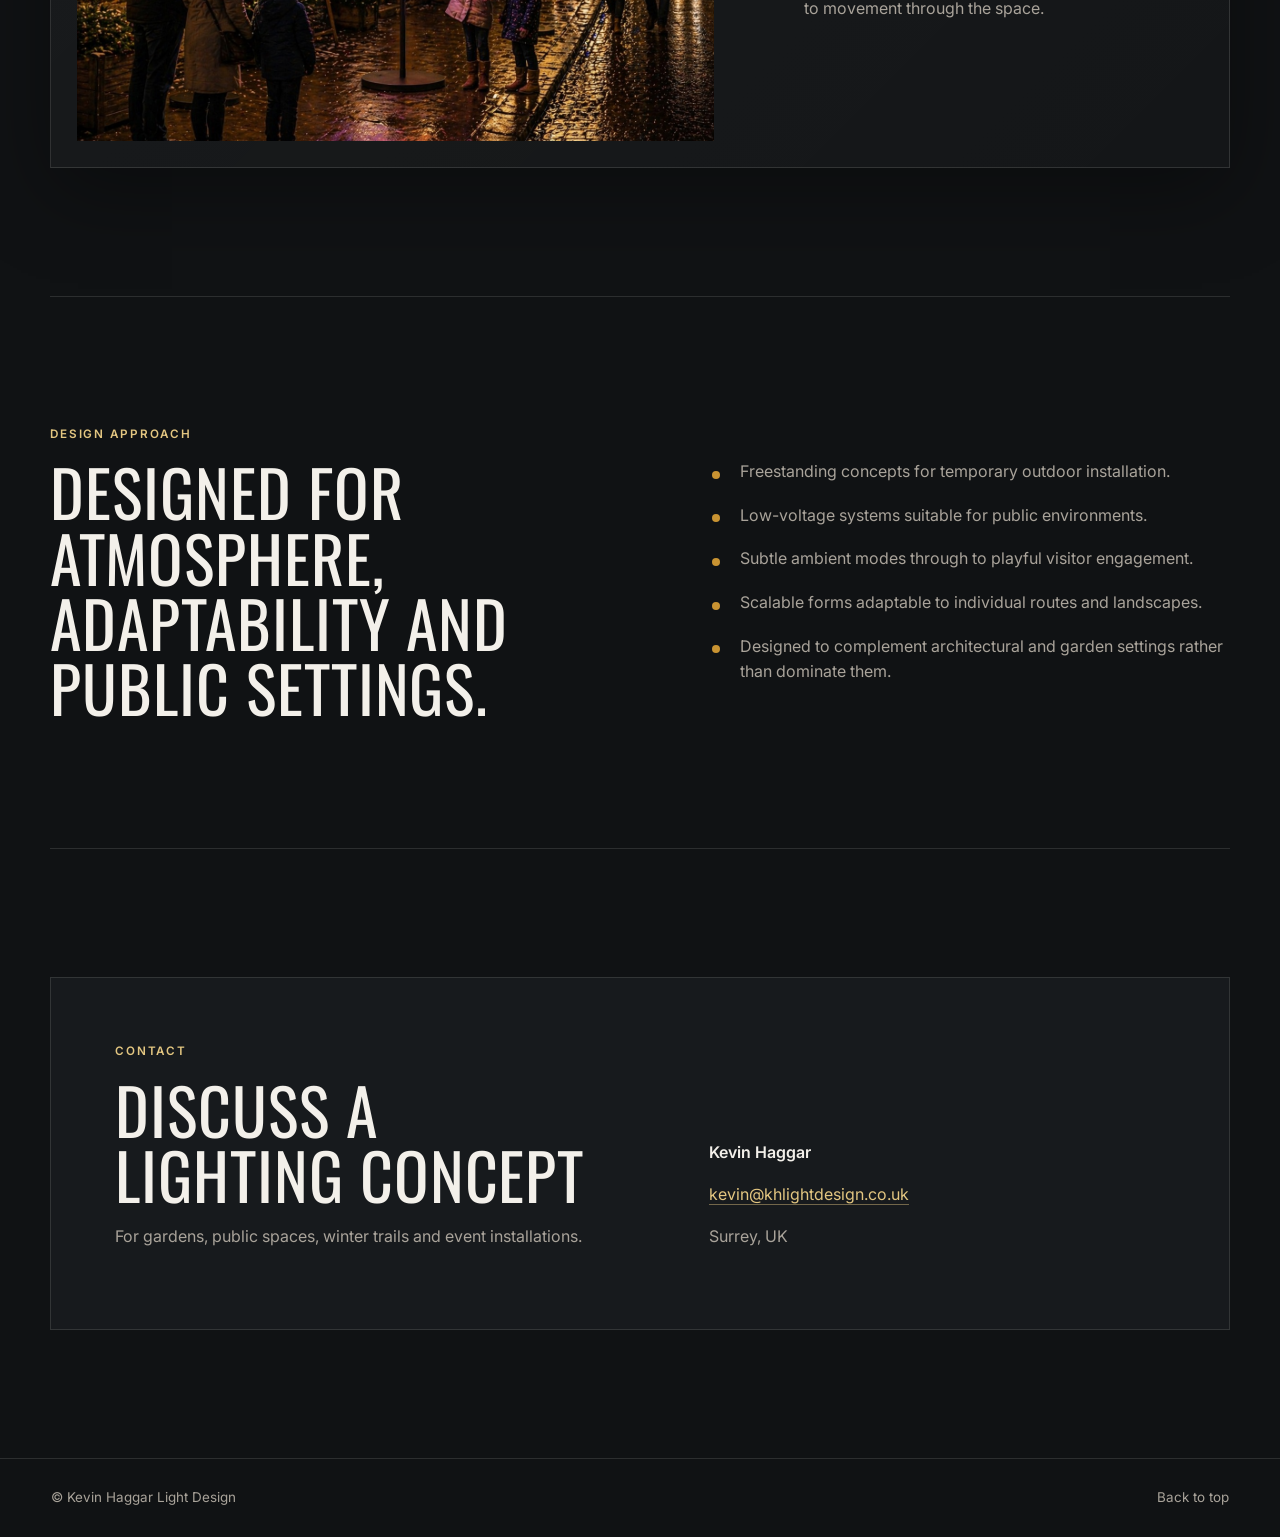
==== commit 1629a2fa: "Add Garden Ring case study" ====
--- a/index.html
+++ b/index.html
@@ -8,7 +8,7 @@
   <link rel="preconnect" href="https://fonts.googleapis.com">
   <link rel="preconnect" href="https://fonts.gstatic.com" crossorigin>
   <link href="https://fonts.googleapis.com/css2?family=Inter:wght@300;400;500;600&family=Oswald:wght@300;400;500&display=swap" rel="stylesheet">
-  <link rel="stylesheet" href="styles.css">
+  <link rel="stylesheet" href="styles.css?v=20261102-3">
 </head>
 <body>
   <header class="site-header">
@@ -18,6 +18,7 @@
     </a>
     <nav class="site-nav" aria-label="Primary navigation">
       <a href="#about">About</a>
+      <a href="#case-study">Case study</a>
       <a href="#portfolio">Portfolio</a>
       <a href="#concepts">Concepts</a>
       <a href="#approach">Approach</a>
@@ -50,6 +51,20 @@
       </div>
     </section>
 
+    <section class="section case-study-feature" id="case-study">
+      <a class="case-study-link" href="case-study.html">
+        <div class="case-study-heading">
+          <div>
+            <p class="section-kicker">Case study</p>
+            <h2>Garden Ring</h2>
+          </div>
+          <span class="case-study-arrow" aria-hidden="true">→</span>
+        </div>
+        <p class="case-study-intro">From digital visualisation to a bespoke illuminated sculpture for a private garden.</p>
+        <span class="button">View case study</span>
+      </a>
+    </section>
+
     <section class="section portfolio-preview" id="portfolio">
 
     <div class="section-heading">
@@ -64,7 +79,7 @@
         <img src="images/portfolio-preview.jpg"
              alt="Selection of KH Light Design projects">
 
-<div class="portfolio-overlay" style="outline: 5px solid red;">
+<div class="portfolio-overlay">
             <h3>View Portfolio</h3>
 
             <p>
--- a/styles.css
+++ b/styles.css
@@ -241,6 +241,272 @@
   margin: 24px 0 0;
 }
 
+.case-study-feature {
+  padding-top: 0;
+}
+
+.case-study-link {
+  position: relative;
+  display: block;
+  overflow: hidden;
+  padding: clamp(30px, 6vw, 72px);
+  background:
+    radial-gradient(circle at 85% 15%, rgba(201, 147, 50, 0.2), transparent 34%),
+    linear-gradient(135deg, var(--surface-soft), var(--surface));
+  border: 1px solid var(--line);
+  box-shadow: var(--shadow);
+}
+
+.case-study-link::after {
+  content: "";
+  position: absolute;
+  right: -70px;
+  bottom: -110px;
+  width: 280px;
+  height: 280px;
+  border: 1px solid rgba(227, 198, 129, 0.16);
+  border-radius: 50%;
+  pointer-events: none;
+}
+
+.case-study-heading {
+  position: relative;
+  z-index: 1;
+  display: flex;
+  align-items: flex-start;
+  justify-content: space-between;
+  gap: 30px;
+}
+
+.case-study-heading h2 {
+  max-width: 760px;
+}
+
+.case-study-arrow {
+  color: var(--gold-soft);
+  font-size: clamp(2.5rem, 6vw, 5rem);
+  font-weight: 300;
+  line-height: 0.8;
+  transition: transform 0.25s ease;
+}
+
+.case-study-intro {
+  position: relative;
+  z-index: 1;
+  max-width: 620px;
+  margin: 28px 0 34px;
+  color: var(--muted);
+  font-size: clamp(1rem, 1.5vw, 1.25rem);
+}
+
+.case-study-link .button {
+  position: relative;
+  z-index: 1;
+}
+
+.case-study-link:hover .case-study-arrow {
+  transform: translateX(8px);
+}
+
+.case-study-hero {
+  position: relative;
+  isolation: isolate;
+  display: grid;
+  align-items: end;
+  min-height: min(900px, 92vh);
+  overflow: hidden;
+  padding: clamp(150px, 18vw, 220px) 20px clamp(80px, 10vw, 130px);
+  border-bottom: 1px solid var(--line);
+}
+
+.case-study-hero-image {
+  position: absolute;
+  inset: 0;
+  z-index: -2;
+  background: url("images/projects/garden-ring/image-01.jpg") 72% 52% / cover no-repeat;
+  transform: scale(1.015);
+}
+
+.case-study-hero::after {
+  content: "";
+  position: absolute;
+  inset: 0;
+  z-index: -1;
+  pointer-events: none;
+  background:
+    linear-gradient(90deg, rgba(16, 18, 20, 0.98) 0%, rgba(16, 18, 20, 0.83) 42%, rgba(16, 18, 20, 0.18) 78%),
+    linear-gradient(0deg, var(--background) 0%, rgba(16, 18, 20, 0.12) 38%, rgba(16, 18, 20, 0.28) 100%);
+}
+
+.case-study-hero-content,
+.case-study-body {
+  width: min(1180px, 100%);
+  margin: 0 auto;
+}
+
+.case-study-hero h1 {
+  max-width: 820px;
+  font-size: clamp(4rem, 9vw, 8rem);
+}
+
+.case-study-subtitle {
+  margin: 20px 0 38px;
+  color: var(--gold-soft);
+  font-family: "Oswald", sans-serif;
+  font-size: clamp(1.35rem, 2.5vw, 2rem);
+  letter-spacing: 0.04em;
+  text-transform: uppercase;
+}
+
+.case-study-hero .page-intro + .page-intro {
+  margin-top: 18px;
+}
+
+.case-study-hero .page-intro {
+  text-shadow: 0 2px 18px rgba(0, 0, 0, 0.45);
+}
+
+.case-study-body {
+  padding: 0 20px clamp(80px, 10vw, 140px);
+}
+
+.case-study-section {
+  display: grid;
+  gap: clamp(38px, 7vw, 86px);
+  padding: clamp(80px, 10vw, 140px) 0;
+  border-bottom: 1px solid var(--line);
+}
+
+.case-study-section-split {
+  grid-template-columns: minmax(0, 0.85fr) minmax(0, 1.15fr);
+  align-items: center;
+}
+
+.case-study-copy {
+  max-width: 760px;
+}
+
+.case-study-copy h2,
+.case-study-details h2 {
+  margin-bottom: 30px;
+  font-size: clamp(2.6rem, 5vw, 5rem);
+}
+
+.case-study-copy p:not(.section-kicker) {
+  color: var(--muted);
+  font-size: clamp(1rem, 1.3vw, 1.18rem);
+}
+
+.case-study-media-pair {
+  display: grid;
+  grid-template-columns: repeat(2, minmax(0, 1fr));
+  gap: clamp(18px, 3vw, 34px);
+}
+
+.case-study-section figure {
+  margin: 0;
+}
+
+.case-study-section figure img {
+  width: 100%;
+  height: auto;
+  background: var(--surface);
+  border: 1px solid var(--line);
+}
+
+.case-study-section figcaption {
+  padding-top: 12px;
+  color: var(--muted);
+  font-size: 0.82rem;
+  letter-spacing: 0.08em;
+  text-transform: uppercase;
+}
+
+.case-study-video-placeholder {
+  display: grid;
+  justify-items: center;
+}
+
+.case-study-video-placeholder video {
+  display: block;
+  width: auto;
+  max-width: 100%;
+  max-height: min(780px, 82vh);
+  background: var(--surface);
+  border: 1px solid var(--line);
+}
+
+.case-study-details {
+  display: grid;
+  grid-template-columns: minmax(0, 0.75fr) minmax(0, 1.25fr);
+  gap: clamp(38px, 7vw, 90px);
+  padding: clamp(80px, 10vw, 140px) 0;
+  border-bottom: 1px solid var(--line);
+}
+
+.case-study-details dl {
+  margin: 0;
+}
+
+.case-study-details dl div {
+  display: grid;
+  grid-template-columns: minmax(110px, 0.35fr) minmax(0, 0.65fr);
+  gap: 24px;
+  padding: 18px 0;
+  border-bottom: 1px solid var(--line);
+}
+
+.case-study-details dt {
+  color: var(--gold-soft);
+  font-size: 0.75rem;
+  font-weight: 600;
+  letter-spacing: 0.12em;
+  text-transform: uppercase;
+}
+
+.case-study-details dd {
+  margin: 0;
+  color: var(--muted);
+}
+
+.case-study-back {
+  display: inline-block;
+  margin-top: 38px;
+}
+
+@media (max-width: 760px) {
+  .case-study-hero {
+    min-height: 92vh;
+    padding-top: 130px;
+  }
+
+  .case-study-hero-image {
+    background-position: 58% 50%;
+  }
+
+  .case-study-hero::after {
+    background:
+      linear-gradient(180deg, rgba(16, 18, 20, 0.25) 0%, rgba(16, 18, 20, 0.7) 48%, var(--background) 100%),
+      linear-gradient(90deg, rgba(16, 18, 20, 0.78), rgba(16, 18, 20, 0.16));
+  }
+
+  .case-study-section-split,
+  .case-study-details,
+  .case-study-media-pair {
+    grid-template-columns: 1fr;
+  }
+
+  .case-study-section-split .case-study-copy {
+    order: 0;
+  }
+
+  .case-study-details dl div {
+    grid-template-columns: 1fr;
+    gap: 6px;
+  }
+
+}
+
 .concepts {
   display: grid;
   gap: clamp(36px, 6vw, 72px);
@@ -472,7 +738,7 @@
 }
 
 .project-card {
-  background: var(--panel);
+  background: var(--surface);
   border: 1px solid rgba(255,255,255,0.08);
   overflow: hidden;
 }
@@ -569,7 +835,7 @@
 }
 
 .project-meta dt {
-  color: var(--accent);
+  color: var(--gold);
   font-size: 0.78rem;
   letter-spacing: 0.12em;
   text-transform: uppercase;
@@ -594,7 +860,7 @@
   min-height: 260px;
   object-fit: cover;
   display: block;
-  background: var(--panel);
+  background: var(--surface);
 }
 
 .media-grid img:nth-child(1),
@@ -616,7 +882,7 @@
 }
 
 .text-link {
-  color: var(--accent);
+  color: var(--gold);
   text-decoration: none;
 }
 
@@ -711,22 +977,17 @@
   display: flex;
   flex-direction: column;
   justify-content: flex-end;
-  outline: 4px solid red;
   padding: 60px;
   align-items: flex-start;
 }
 
-/*
 .portfolio-hero:hover img {
-  transform: scale(1.03);
-}
-.portfolio-hero:hover img {
-    transform: scale(1.04);
+  transform: scale(1.04);
 }
 
 .portfolio-hero:hover .button {
-    transform: translateX(6px);
-}*/
+  transform: translateX(6px);
+}
 
 .portfolio-overlay .button {
     width: auto;
@@ -816,9 +1077,12 @@
 
 .project-media-scroller img,
 .project-media-scroller video {
-  height: 500px;
   width: auto;
-  max-width: none;
+  height: auto;
+
+  max-width: calc(100vw - 40px);
+  max-height: min(500px, 60vh);
+
   object-fit: contain;
   flex: 0 0 auto;
   scroll-snap-align: start;
@@ -826,6 +1090,8 @@
   background: var(--surface);
   border: 1px solid var(--line);
 }
+
+
 .video-embed {
   position: relative;
   width: 100%;
@@ -866,18 +1132,10 @@
     padding: 120px 20px 60px;
   }
 
-  .gallery-hero::after {
-    background:
-      linear-gradient(to bottom,
-        rgba(16,18,20,.35) 0%,
-        rgba(16,18,20,.15) 35%,
-        var(--background) 100%);
-  }
+
 
   .gallery-project {
     grid-template-columns: 1fr;
   }
 
-  .project-media-scroller {
-/*      grid-auto-columns: 90%;*/
-  }+}
